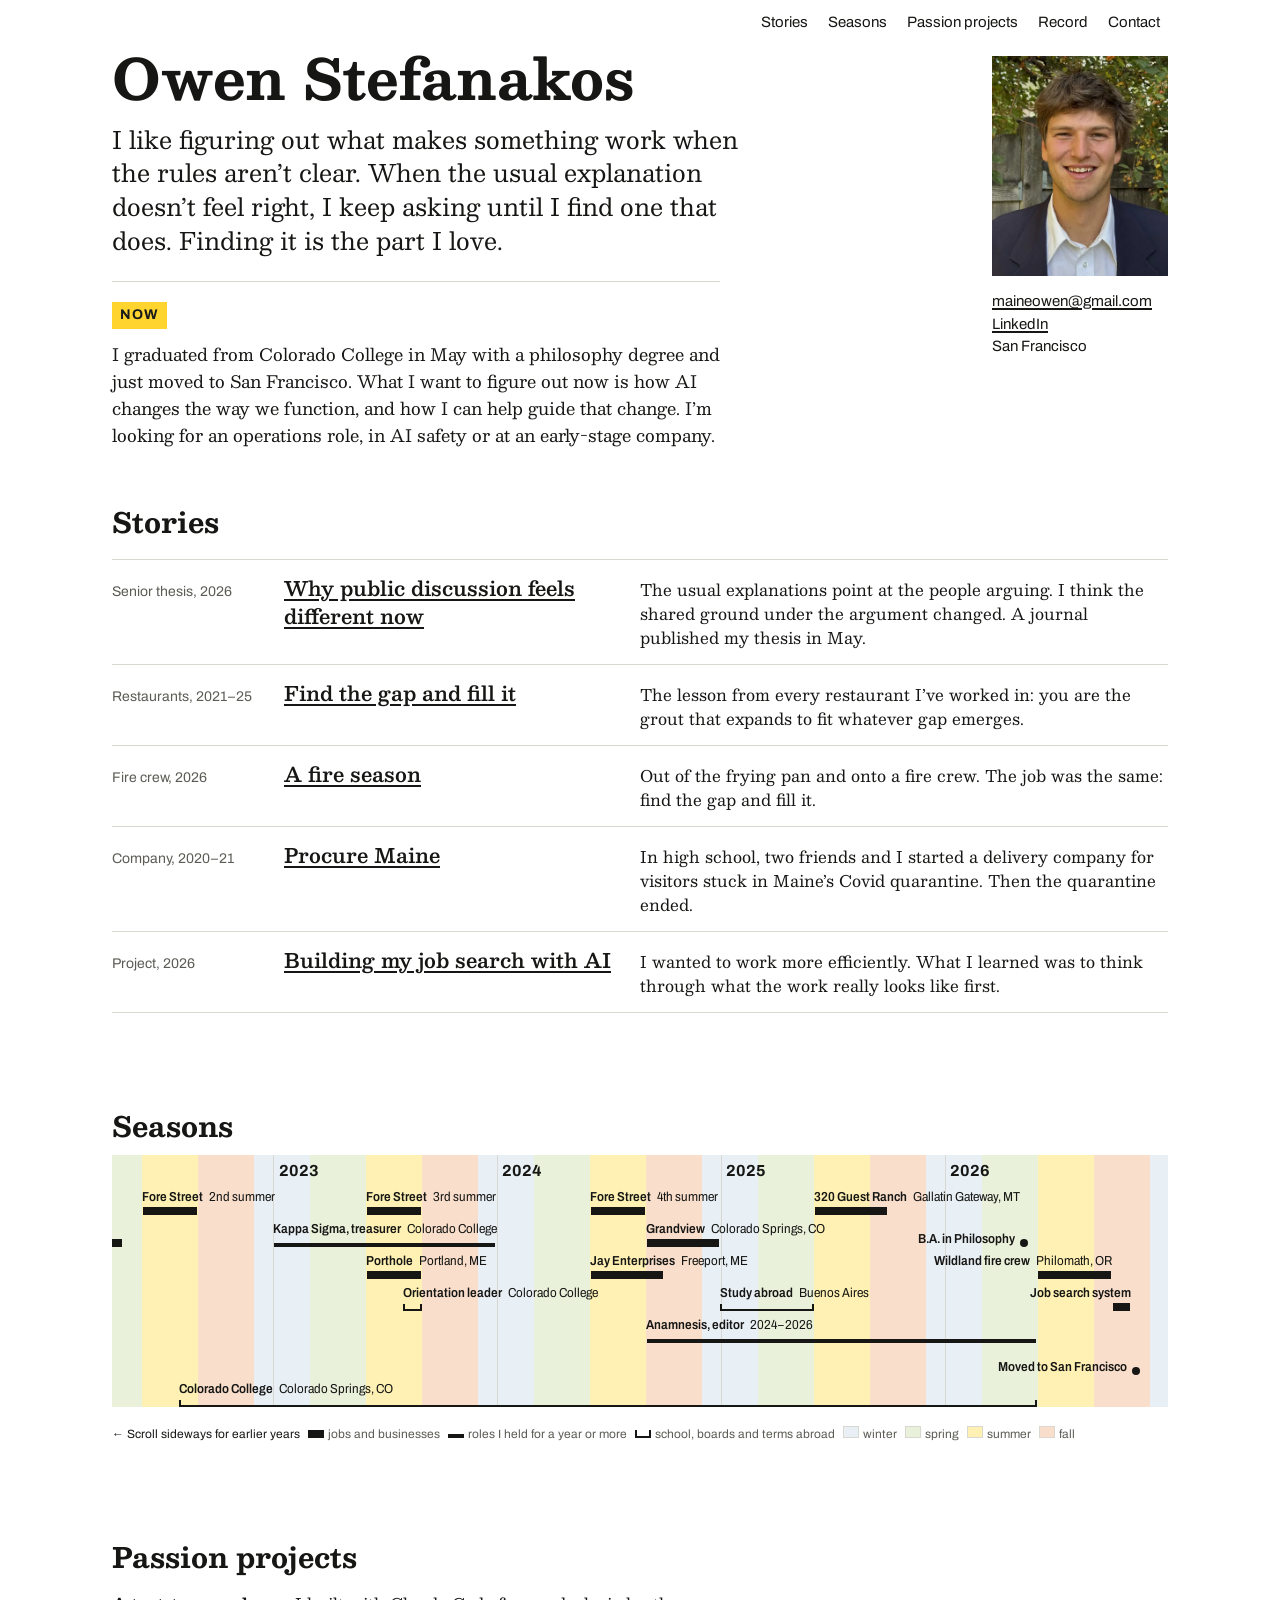
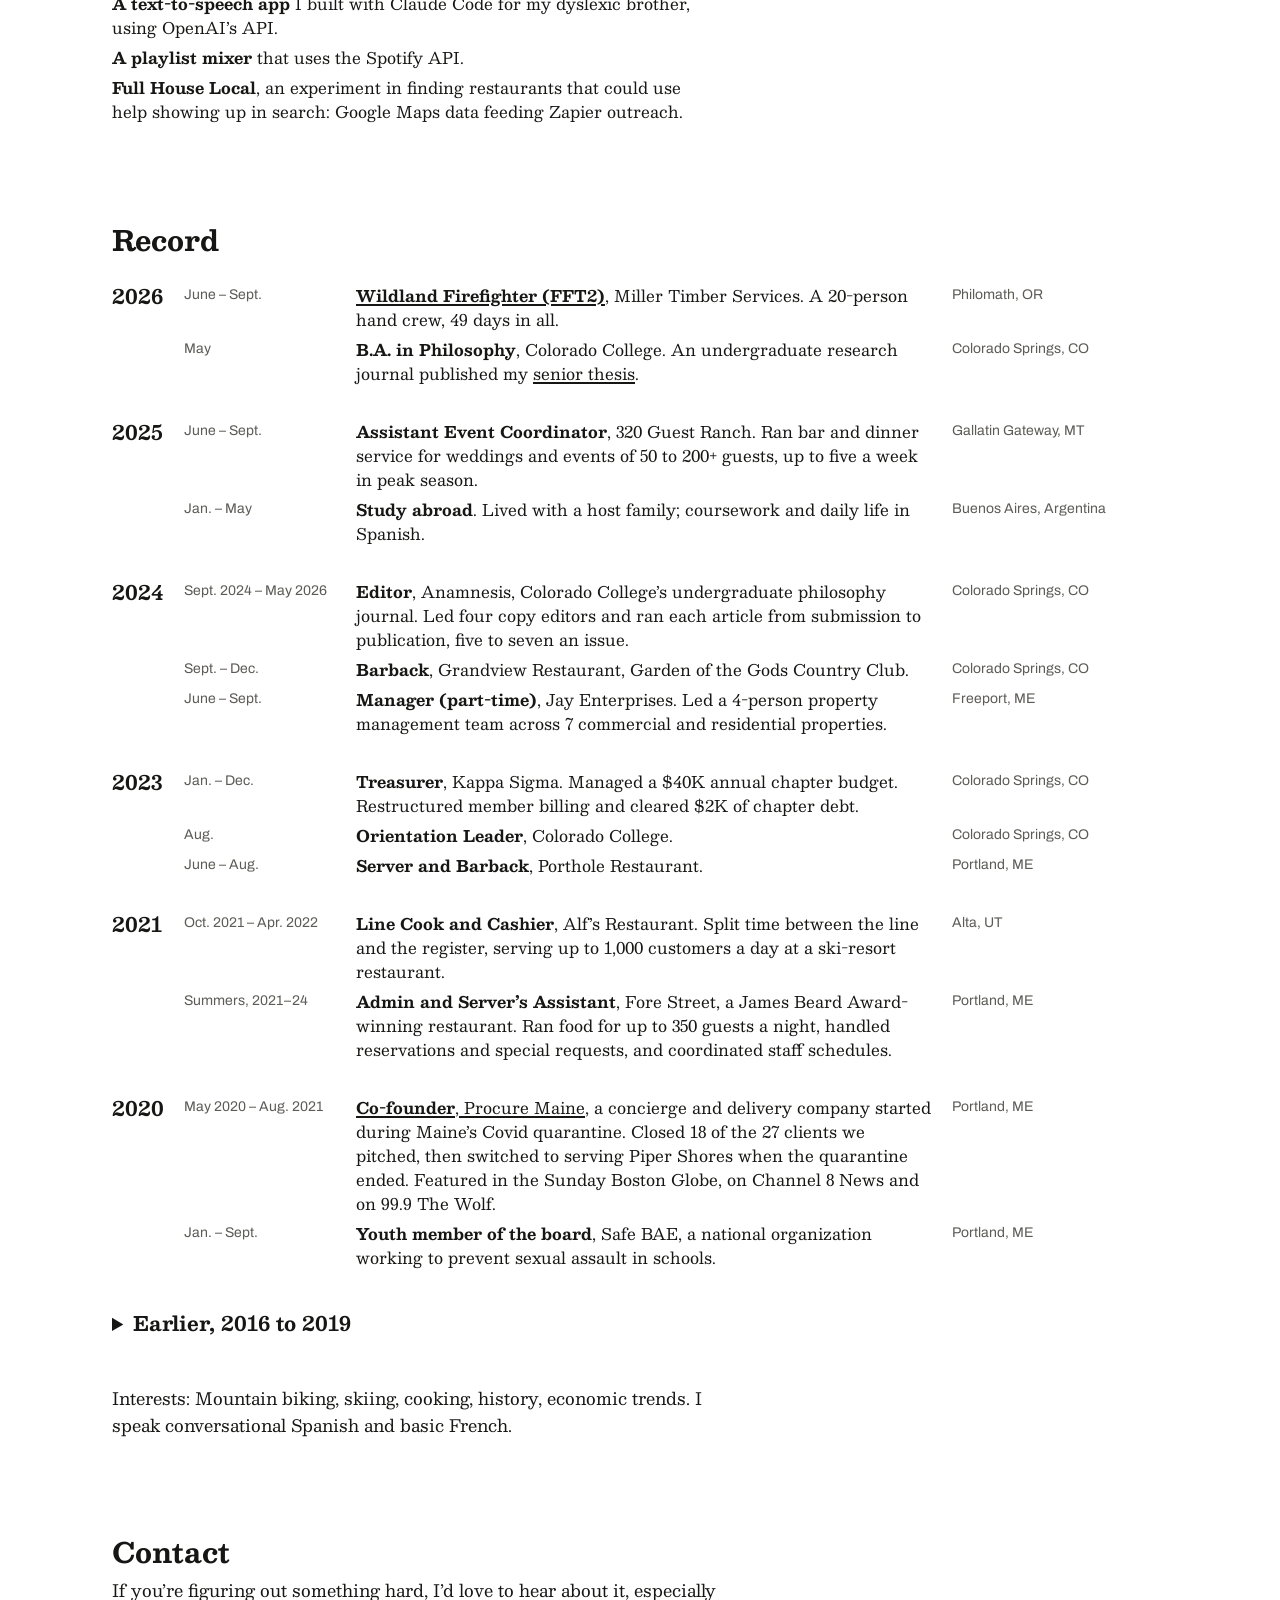
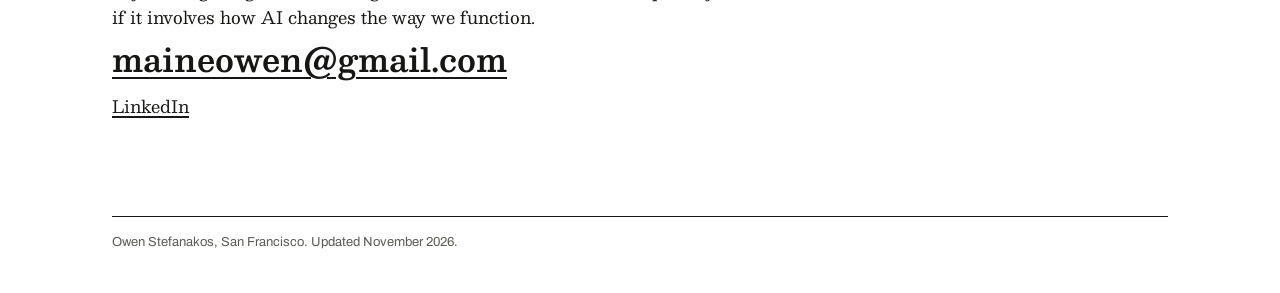
==== index.html @ fa7723ef "Now line: an operations role, in AI safety or at an early-stage company (from job-search-agent da645" ====
<!DOCTYPE html>
<html lang="en">
<head>
<meta charset="utf-8">
<meta name="viewport" content="width=device-width,initial-scale=1">
<title>Owen Stefanakos</title>
<meta name="description" content="Philosophy graduate and 2026 wildland firefighter, now in San Francisco.">
<meta name="color-scheme" content="light dark">
<meta name="theme-color" content="#ffffff" media="(prefers-color-scheme: light)">
<meta name="theme-color" content="#131312" media="(prefers-color-scheme: dark)">
<!-- The social card needs full addresses; nothing on the page itself loads from them. -->
<link rel="canonical" href="https://owenstef.github.io/">
<meta property="og:type" content="website">
<meta property="og:title" content="Owen Stefanakos">
<meta property="og:description" content="Philosophy graduate and 2026 wildland firefighter, now in San Francisco.">
<meta property="og:url" content="https://owenstef.github.io/">
<meta property="og:image" content="https://owenstef.github.io/img/preview.png">
<meta property="og:image:width" content="1200">
<meta property="og:image:height" content="630">
<meta property="og:image:alt" content="Owen Stefanakos written in large type on a white card, with one line about him beneath and his portrait photograph on the right.">
<meta name="twitter:card" content="summary_large_image">
<link rel="icon" href="img/favicon.png" type="image/png" sizes="32x32">
<link rel="apple-touch-icon" href="img/apple-touch-icon.png">
<link rel="preload" href="fonts/besley-latin-wght-normal.woff2" as="font" type="font/woff2" crossorigin>
<link rel="preload" href="fonts/archivo-latin-wdth-normal.woff2" as="font" type="font/woff2" crossorigin>
<link rel="stylesheet" href="style.css">
</head>
<body>
<!--
HOW THIS PAGE IS PUT TOGETHER (the full guide is README.md)
- Top to bottom: top line, opening, Stories, Seasons (the timeline), Passion projects, Record, Contact.
- The timeline shows every job and role. The Record lists only the ones with a result to give.
  A new job goes in the timeline; add a record line when there is a number or an outcome to say.
- Anything marked class="fill" is filler to replace with your own words.
- A photo slot is a <figure class="ph">. To put a picture in, see README.md "Add a photo".
- Colours, fonts and widths are the tokens at the top of style.css.
-->
<a class="skip" href="#main">Skip to the page</a>

<header class="wrap top">
<nav aria-label="Sections">
<ul>
<li><a href="#stories">Stories</a></li>
<li class="nav-seasons"><a href="#seasons">Seasons</a></li>
<li><a href="#passion">Passion projects</a></li>
<li><a href="#record">Record</a></li>
<li><a href="#contact">Contact</a></li>
</ul>
</nav>
</header>

<main id="main" class="wrap">

<div class="mast">
<h1>Owen Stefanakos</h1>
<!-- OWEN: the opener you chose on 2026-11-17 ("lets go with 1 for right now"). The first sentence is yours from the call with your editor ("figure out what makes things work", "when the rules by which something functions aren't clear"); "doesn't feel right", "asking" and "finding it" are your phrases, the sentences around them are drafted for you. Edit freely. -->
<p class="intro">I like figuring out what makes something work when the rules aren’t clear. When the usual explanation doesn’t feel right, I keep asking until I find one that does. Finding it is the part I love.</p>
<!-- OWEN: the Now line you approved on 2026-11-17 ("A, put it in"). "how AI changes the way we function" and "help guide" are your words; no "Now" label and no mention of a first job, at your call. Edit freely. -->
<!-- OWEN (2026-11-19): last sentence approved in chat, added after 12 blind readers said the site never names a role. Operations is the job; AI safety or an early-stage company is the setting (your call). -->
<p class="now"><b>Now</b> I graduated from Colorado College in May with a philosophy degree and just moved to San Francisco. What I want to figure out now is how AI changes the way we function, and how I can help guide that change. I’m looking for an operations role, in AI safety or at an early-stage company.</p>
<div class="mast-side">
<figure class="photo portrait"><img src="img/portrait.webp" alt="Owen Stefanakos, smiling, in a navy blazer and white shirt, outdoors in front of a wooden fence." width="400" height="500"></figure>
<div class="lines">
<p><a href="mailto:maineowen@gmail.com">maineowen@gmail.com</a></p>
<p><a href="https://www.linkedin.com/in/owenstefanakos/">LinkedIn</a></p>
<p>San Francisco</p>
</div>
</div>
</div>

<section id="stories" aria-labelledby="stories-h">
<h2 id="stories-h">Stories</h2>
<!-- DRAFT, OWEN: each line is the question its page opens on. TO ADD ONE: copy a whole <li>, change the kind and year, the link, the title and the line. -->
<ol class="stories">
<li>
<span class="kind">Senior thesis, 2026</span>
<!-- OWEN: title and line you approved on 2026-11-17. The title is your sentence from the call; "the usual explanations", "the people arguing" and "shared ground" are from your thesis page. The real title stays on the thesis page. -->
<h3><a href="thesis/">Why public discussion feels different now</a></h3>
<p>The usual explanations point at the people arguing. I think the shared ground under the argument changed. A journal published my thesis in May.</p>
</li>
<li>
<span class="kind">Restaurants, 2021–25</span>
<!-- OWEN: your words, 2026-11-17: the title (your pick), "The lesson from every restaurant I've worked in" and the grout sentence from the kitchens page, joined with a colon. -->
<h3><a href="kitchens/">Find the gap and fill it</a></h3>
<p>The lesson from every restaurant I’ve worked in: you are the grout that expands to fit whatever gap emerges.</p>
</li>
<li>
<span class="kind">Fire crew, 2026</span>
<!-- OWEN: line you approved on 2026-11-17. The frying pan was your idea; "the job" and "find the gap and fill it" are from your fire page. It needs this story to sit right under the restaurants. -->
<h3><a href="fire-season/">A fire season</a></h3>
<p>Out of the frying pan and onto a fire crew. The job was the same: find the gap and fill it.</p>
</li>
<li>
<span class="kind">Company, 2020–21</span>
<h3><a href="procure-maine/">Procure Maine</a></h3>
<!-- OWEN: "In high school" added at your OK, 2026-11-17; the rest was already there. -->
<p>In high school, two friends and I started a delivery company for visitors stuck in Maine’s Covid quarantine. Then the quarantine ended.</p>
</li>
<li>
<span class="kind">Project, 2026</span>
<!-- OWEN: your line, 2026-11-17, with "first" added at your OK; the title is drafted and you approved it. -->
<h3><a href="job-search-system/">Building my job search with AI</a></h3>
<p>I wanted to work more efficiently. What I learned was to think through what the work really looks like first.</p>
</li>
</ol>
</section>

<section id="seasons" aria-labelledby="seasons-h">
<h2 id="seasons-h">Seasons</h2>
<!--
TO ADD A BAR: copy one <li> line in the list below, then change
  - the kind: "job" (solid line: paid work or a business), "led" (thin band: a role you held for a year or more, as co-founder, editor or treasurer), "role" (bracket: school role, board, study abroad), "mark" (a dot: a single month);
  - y and f: the year and first month (y26 f6 = June 2026);
  - t, and e if it ends in a later year: the last month, and its year (y24 f9 e26 t5 = September 2024 to May 2026). A "mark" has f only;
  - back: add to a bar near the end of 2026 so its label reads leftward instead of running past the edge;
  - l1 to l6: the lane (row). Pick one where the words have room: a label runs right from the start of its bar, past the bar if it is longer;
  - the words inside it: what, then where.
A thing that runs over several years is one bar. A thing that is separate each year (Fore Street's summers) is one bar a year.
To add a year, add a y-numeral in the first list, and a column in the CSS (.tl-in grid-template-columns, and the y and e classes).
-->
<div class="tl" tabindex="0" role="region" aria-label="Timeline of Owen’s jobs, businesses, longer roles and terms abroad, by month, 2016 to 2026. It scrolls sideways and opens at 2026. The ones with results are listed under Record.">
<div class="tl-in">
<ol><li class="yl y16">2016</li><li class="yl y17">2017</li><li class="yl y18">2018</li><li class="yl y19">2019</li><li class="yl y20">2020</li><li class="yl y21">2021</li><li class="yl y22">2022</li><li class="yl y23">2023</li><li class="yl y24">2024</li><li class="yl y25">2025</li><li class="yl y26">2026</li></ol>
<ol>
<li class="b led l1 y16 f8 e21 t11"><span class="lb"><b>Southern Maine MTB Syndicate, co-founder</b> <span>2016–2021</span></span></li>
<li class="b job l2 y17 f6 t9"><span class="lb"><b>The Walking Company</b> <span>Freeport, ME</span></span></li>
<li class="b role l7 y17 f9 e21 t5"><span class="lb"><b>Maine Coast Waldorf High School</b> <span>Freeport, ME</span></span></li>
<li class="b role l5 y18 f6 e20 t9"><span class="lb"><b>Boys to Men, youth council</b> <span>Southern Maine</span></span></li>
<li class="b role l2 y19 f1 t4"><span class="lb"><b>Exchange student</b> <span>Saint-Genis-Laval, France</span></span></li>
<li class="b job l3 y19 f8 e20 t2"><span class="lb"><b>Patagonia</b> <span>Freeport, ME</span></span></li>
<li class="b role l4 y20 f1 t9"><span class="lb"><b>Safe BAE, youth board member</b> <span>Portland, ME</span></span></li>
<li class="b job l2 y20 f5 e21 t8"><span class="lb"><b>Procure Maine</b> <span>Portland, ME</span></span></li>
<li class="b job l3 y21 f3 t8"><span class="lb"><b>Fore Street</b> <span>Portland, ME</span></span></li>
<li class="b job l2 y21 f10 e22 t4"><span class="lb"><b>Alf’s</b> <span>Alta, UT</span></span></li>
<li class="b job l1 y22 f6 t8"><span class="lb"><b>Fore Street</b> <span>2nd summer</span></span></li>
<li class="b role l7 y22 f8 e26 t5"><span class="lb"><b>Colorado College</b> <span>Colorado Springs, CO</span></span></li>
<li class="b led l2 y23 f1 t12"><span class="lb"><b>Kappa Sigma, treasurer</b> <span>Colorado College</span></span></li>
<li class="b job l1 y23 f6 t8"><span class="lb"><b>Fore Street</b> <span>3rd summer</span></span></li>
<li class="b job l3 y23 f6 t8"><span class="lb"><b>Porthole</b> <span>Portland, ME</span></span></li>
<li class="b role l4 y23 f8 t8"><span class="lb"><b>Orientation leader</b> <span>Colorado College</span></span></li>
<li class="b job l1 y24 f6 t8"><span class="lb"><b>Fore Street</b> <span>4th summer</span></span></li>
<li class="b job l3 y24 f6 t9"><span class="lb"><b>Jay Enterprises</b> <span>Freeport, ME</span></span></li>
<li class="b job l2 y24 f9 t12"><span class="lb"><b>Grandview</b> <span>Colorado Springs, CO</span></span></li>
<li class="b led l5 y24 f9 e26 t5"><span class="lb"><b>Anamnesis, editor</b> <span>2024–2026</span></span></li>
<li class="b role l4 y25 f1 t5"><span class="lb"><b>Study abroad</b> <span>Buenos Aires</span></span></li>
<li class="b job l1 y25 f6 t9"><span class="lb"><b>320 Guest Ranch</b> <span>Gallatin Gateway, MT</span></span></li>
<li class="b mark back l2 y26 f5"><span class="lb"><b>B.A. in Philosophy</b></span></li>
<li class="b job back l3 y26 f6 t9"><span class="lb"><b>Wildland fire crew</b> <span>Philomath, OR</span></span></li>
<li class="b job back l4 y26 f10 t10"><span class="lb"><b>Job search system</b></span></li>
<li class="b mark back l6 y26 f11"><span class="lb"><b>Moved to San Francisco</b></span></li>
</ol>
</div>
</div>
<p class="key"><span class="cue">← Scroll sideways for earlier years</span><span><i></i>jobs and businesses</span><span><i class="l"></i>roles I held for a year or more</span><span><i class="o"></i>school, boards and terms abroad</span><span><i class="s" style="--c:var(--winter)"></i>winter</span><span><i class="s" style="--c:var(--spring)"></i>spring</span><span><i class="s" style="--c:var(--summer)"></i>summer</span><span><i class="s" style="--c:var(--fall)"></i>fall</span></p>
</section>

<section id="passion" class="passion" aria-labelledby="passion-h">
<h2 id="passion-h">Passion projects</h2>
<ul>
<!-- OWEN: "for my dyslexic brother" is your editor's wording; you confirmed it is true and that he is fine with it, 2026-11-17. -->
<li><strong>A text-to-speech app</strong> I built with Claude Code for my dyslexic brother, using OpenAI’s API.</li>
<li><strong>A playlist mixer</strong> that uses the Spotify API.</li>
<li><strong>Full House Local</strong>, an experiment in finding restaurants that could use help showing up in search: Google Maps data feeding Zapier outreach.</li>
</ul>
</section>

<section id="record" aria-labelledby="record-h">
<h2 id="record-h">Record</h2>
<!-- YEAR: copy a whole <div class="yrow"> for a new year; copy one <li class="entry"> for a new line. -->
<div class="rec">
<!-- The newest years first, and the oldest (2016 to 2019) behind the Earlier fold. Not every line has a number: Buenos Aires, Grandview, Porthole, the orientation leader line and the France exchange are here because the timeline is hidden on a phone. DRAFT, OWEN: these lines are drafts from config/evidence.yml, except the Jay Enterprises and bike team lines, which are your own resume wording (owen: true). The Walking Company year still waits on walking-company-year. -->
<div class="yrow">
<h3>2026</h3>
<ol>
<li class="entry"><span class="when">June – Sept.</span><span class="what"><a href="fire-season/"><strong>Wildland Firefighter (FFT2)</strong></a>, Miller Timber Services. A 20-person hand crew, 49 days in all.</span><span class="where">Philomath, OR</span></li>
<li class="entry"><span class="when">May</span><span class="what"><strong>B.A. in Philosophy</strong>, Colorado College. An undergraduate research journal published my <a href="thesis/">senior thesis</a>.</span><span class="where">Colorado Springs, CO</span></li>
</ol>
</div>
<div class="yrow">
<h3>2025</h3>
<ol>
<li class="entry"><span class="when">June – Sept.</span><span class="what"><strong>Assistant Event Coordinator</strong>, 320 Guest Ranch. Ran bar and dinner service for weddings and events of 50 to 200+ guests, up to five a week in peak season.</span><span class="where">Gallatin Gateway, MT</span></li>
<li class="entry"><span class="when">Jan. – May</span><span class="what"><strong>Study abroad</strong>. Lived with a host family; coursework and daily life in Spanish.</span><span class="where">Buenos Aires, Argentina</span></li>
</ol>
</div>
<div class="yrow">
<h3>2024</h3>
<ol>
<li class="entry"><span class="when">Sept. 2024 – May 2026</span><span class="what"><strong>Editor</strong>, Anamnesis, Colorado College’s undergraduate philosophy journal. Led four copy editors and ran each article from submission to publication, five to seven an issue.</span><span class="where">Colorado Springs, CO</span></li>
<li class="entry"><span class="when">Sept. – Dec.</span><span class="what"><strong>Barback</strong>, Grandview Restaurant, Garden of the Gods Country Club.</span><span class="where">Colorado Springs, CO</span></li>
<li class="entry"><span class="when">June – Sept.</span><span class="what"><strong>Manager (part-time)</strong>, Jay Enterprises. Led a 4-person property management team across 7 commercial and residential properties.</span><span class="where">Freeport, ME</span></li>
</ol>
</div>
<div class="yrow">
<h3>2023</h3>
<ol>
<li class="entry"><span class="when">Jan. – Dec.</span><span class="what"><strong>Treasurer</strong>, Kappa Sigma. Managed a $40K annual chapter budget. Restructured member billing and cleared $2K of chapter debt.</span><span class="where">Colorado Springs, CO</span></li>
<li class="entry"><span class="when">Aug.</span><span class="what"><strong>Orientation Leader</strong>, Colorado College.</span><span class="where">Colorado Springs, CO</span></li>
<li class="entry"><span class="when">June – Aug.</span><span class="what"><strong>Server and Barback</strong>, Porthole Restaurant.</span><span class="where">Portland, ME</span></li>
</ol>
</div>
<div class="yrow">
<h3>2021</h3>
<ol>
<li class="entry"><span class="when">Oct. 2021 – Apr. 2022</span><span class="what"><strong>Line Cook and Cashier</strong>, Alf’s Restaurant. Split time between the line and the register, serving up to 1,000 customers a day at a ski-resort restaurant.</span><span class="where">Alta, UT</span></li>
<li class="entry"><span class="when">Summers, 2021–24</span><span class="what"><strong>Admin and Server’s Assistant</strong>, Fore Street, a James Beard Award-winning restaurant. Ran food for up to 350 guests a night, handled reservations and special requests, and coordinated staff schedules.</span><span class="where">Portland, ME</span></li>
</ol>
</div>
<div class="yrow">
<h3>2020</h3>
<ol>
<li class="entry"><span class="when">May 2020 – Aug. 2021</span><span class="what"><a href="procure-maine/"><strong>Co-founder</strong>, Procure Maine</a>, a concierge and delivery company started during Maine’s Covid quarantine. Closed 18 of the 27 clients we pitched, then switched to serving Piper Shores when the quarantine ended. Featured in the Sunday Boston Globe, on Channel 8 News and on 99.9 The Wolf.</span><span class="where">Portland, ME</span></li>
<li class="entry"><span class="when">Jan. – Sept.</span><span class="what"><strong>Youth member of the board</strong>, Safe BAE, a national organization working to prevent sexual assault in schools.</span><span class="where">Portland, ME</span></li>
</ol>
</div>
<details class="earlier">
<summary>Earlier, 2016 to 2019</summary>
<div class="yrow">
<h3>2019</h3>
<ol>
<li class="entry"><span class="when">Aug. 2019 – Feb. 2020</span><span class="what"><strong>Sales Associate</strong>, Patagonia. Sold technical outdoor clothing at the busiest Patagonia store outside Ventura, working with 50+ customers a shift.</span><span class="where">Freeport, ME</span></li>
<li class="entry"><span class="when">Jan. – Apr.</span><span class="what"><strong>Foreign exchange</strong>. Lived with a French family and attended local school.</span><span class="where">Saint-Genis-Laval, France</span></li>
</ol>
</div>
<div class="yrow">
<h3>2017</h3>
<ol>
<li class="entry"><span class="when">June – Sept.</span><span class="what"><strong>Sales Associate</strong>, The Walking Company. Named top salesperson of the month three months in a row.</span><span class="where">Freeport, ME</span></li>
</ol>
</div>
<div class="yrow">
<h3>2016</h3>
<ol>
<li class="entry"><span class="when">Aug. 2016 – Nov. 2021</span><span class="what"><strong>Co-founder and racer</strong>, Southern Maine MTB Syndicate. Helped found a high school mountain bike team that grew to 40+ racers within two years.</span><span class="where">Portland, ME</span></li>
</ol>
</div>
</details>
</div>

<div class="small">
<!-- The interests line is your own resume wording (skills-interests, owen: true), without "AI safety and policy": the Now line says that. -->
<p>Interests: Mountain biking, skiing, cooking, history, economic trends. I speak conversational Spanish and basic French.</p>
</div>
</section>

<section id="contact" aria-labelledby="contact-h">
<h2 id="contact-h">Contact</h2>
<!-- DRAFT, OWEN: this line is the brief's draft of your ask. -->
<!-- OWEN: contact line you approved on 2026-11-17. AI is the first lane, not the only one (your call). -->
<p>If you’re figuring out something hard, I’d love to hear about it, especially if it involves how AI changes the way we function.</p>
<a class="email" href="mailto:maineowen@gmail.com">maineowen@gmail.com</a>
<p class="contact-more"><a href="https://www.linkedin.com/in/owenstefanakos/">LinkedIn</a></p>
</section>

</main>

<footer class="wrap">
<div class="foot">
<p>Owen Stefanakos, San Francisco. Updated November 2026.</p>
</div>
</footer>
</body>
</html>
---- style.css ----
/* Owen Stefanakos: one stylesheet for the whole site.
   To change the look, edit the list of tokens just below: colours, typefaces, widths.
   Everything else follows from it. */

/* ---------- tokens ---------- */

:root {
  --paper: #ffffff;     /* page background */
  --ink: #161614;       /* text, bars, lines */
  --muted: #5c5b55;     /* small print: dates, places, captions */
  --winter: #e8eff5;    /* the four season tints behind the timeline: pale, so the bars are what you see */
  --spring: #e9f1da;
  --summer: #fff1b3;
  --fall: #f9decb;
  --winter-b: #9dbdd3;  /* the same four at full strength: only the thin band along the top of the timeline */
  --spring-b: #a5c77a;
  --summer-b: #ffd42e;
  --fall-b: #ed9c68;
  --hl: #ffd42e;        /* link highlighter: stays bright in the dark scheme too */
  --rule: #d8d7d0;      /* hairlines between rows in a list */
  --line: #161614;      /* the one line over the footer */
  --serif: "Besley", "Besley Fallback", Georgia, serif;
  --sans: "Archivo", "Archivo Fallback", Arial, sans-serif;
  --measure: 72rem;     /* widest the page gets */
  --prose: 38rem;       /* longest a line of reading text gets */
  --gap: clamp(3.5rem, 8vw, 6rem);   /* space between sections */
  --side: clamp(1.125rem, 4vw, 3rem);
  color-scheme: light dark;
}

@media (prefers-color-scheme: dark) {
  :root {
    --paper: #131312;
    --ink: #edece7;
    --muted: #a3a29b;
    --winter: #1a2630;
    --spring: #1e2a19;
    --summer: #2e290b;
    --fall: #33211a;
    --winter-b: #3f7096;
    --spring-b: #5c8c49;
    --summer-b: #c9a400;
    --fall-b: #b96233;
    --rule: #35352f;
  }
}

/* ---------- fonts ----------
   Besley (a Clarendon) for the name, headings and reading; Archivo (a gothic,
   with a width axis) for small print and the chart. Both SIL Open Font
   License, files and licences in fonts/. The two "Fallback" faces are the
   system font stretched to the same size, so the page does not jump when the
   real font arrives. */
@font-face {
  font-family: "Besley";
  src: url("fonts/besley-latin-wght-normal.woff2") format("woff2");
  font-weight: 400 900;
  font-style: normal;
  font-display: swap;
}
@font-face {
  font-family: "Besley";
  src: url("fonts/besley-latin-wght-italic.woff2") format("woff2");
  font-weight: 400 900;
  font-style: italic;
  font-display: swap;
}
@font-face {
  font-family: "Archivo";
  src: url("fonts/archivo-latin-wdth-normal.woff2") format("woff2");
  font-weight: 100 900;
  font-stretch: 62% 125%;
  font-style: normal;
  font-display: swap;
}
@font-face {
  font-family: "Besley Fallback";
  src: local("Georgia");
  size-adjust: 107%;
}
@font-face {
  font-family: "Archivo Fallback";
  src: local("Arial");
  size-adjust: 97.4%;
}

/* To see every placeholder on the page, uncomment this rule.
.fill { outline: 2px dashed #d33; outline-offset: 2px; } */

/* ---------- base ---------- */

*, *::before, *::after { box-sizing: border-box; }
html {
  -webkit-text-size-adjust: 100%;
  text-size-adjust: 100%;
  scroll-behavior: smooth;
  scroll-padding-top: 1rem;
}
body {
  margin: 0;
  background: var(--paper);
  color: var(--ink);
  font-family: var(--serif);
  font-size: 1.0625rem;
  line-height: 1.6;
  font-kerning: normal;
  overflow-wrap: break-word;
  -webkit-font-smoothing: antialiased;
}
h1, h2, h3, p, ul, ol, figure { margin: 0; }
ul, ol { padding: 0; list-style: none; }
img { max-width: 100%; }

@view-transition { navigation: auto; }
@media (prefers-reduced-motion: reduce) {
  html { scroll-behavior: auto; }
  @view-transition { navigation: none; }
}

.wrap {
  max-width: var(--measure);
  margin-inline: auto;
  padding-inline: var(--side);
}

/* Links: ink and underlined; highlighter yellow when pointed at or focused. */
a {
  color: var(--ink);
  text-decoration: underline;
  text-decoration-thickness: 1.5px;
  text-underline-offset: .15em;
}
a:hover, a:focus-visible {
  background: var(--hl);
  color: #161614;
}
:focus-visible {
  outline: 3px solid var(--ink);
  outline-offset: 3px;
}

.skip {
  position: absolute;
  left: -999rem;
  top: 0;
  padding: .75rem 1rem;
  background: var(--paper);
  font-family: var(--sans);
}
.skip:focus { left: 0; z-index: 10; }

/* Every heading: Besley bold. */
h2 {
  font-weight: 700;
  font-size: 1.75rem;
  line-height: 1.2;
  margin-bottom: .5rem;
}
h3 { font-weight: 600; font-size: 1.25rem; line-height: 1.25; }
section { margin-top: var(--gap); }
section > p { max-width: var(--prose); }
#stories { margin-top: 3.5rem; }

/* ---------- top line ---------- */
/* The home page has only the nav; the other pages put the name before it. */

.top {
  display: flex;
  flex-wrap: wrap;
  align-items: center;
  column-gap: 1rem;
}
.top nav { flex: 1 1 auto; }
.top .name {
  font-family: var(--serif);
  font-weight: 700;
  font-size: 1.0625rem;
  text-decoration: none;
}
.top .name:hover, .top .name:focus-visible { text-decoration: underline; }
.top ul {
  display: flex;
  flex-wrap: wrap;
  justify-content: flex-end;
  column-gap: .25rem;
  font-family: var(--sans);
  font-size: .9375rem;
}
.top ul a { text-decoration: none; }
.top ul a:hover, .top ul a:focus-visible { text-decoration: underline; }
.top ul a {
  display: inline-flex;
  align-items: center;
  min-height: 2.75rem;
  padding-inline: .5rem;
}
.top .name { display: inline-flex; align-items: center; min-height: 2.75rem; }
@media (max-width: 30rem) {
  .top nav { flex-basis: 100%; }
  .top ul { justify-content: flex-start; column-gap: 0; margin-inline: -.5rem; }
  .top ul { font-size: .875rem; }
  .top ul a { padding-inline: .3rem; }
}

/* ---------- masthead ---------- */

.mast {
  display: grid;
  grid-template-columns: repeat(12, minmax(0, 1fr));
  column-gap: 1.5rem;
  margin-top: .25rem;
}
.mast h1 {
  grid-column: 1 / 9;
  font-weight: 700;
  font-size: clamp(2.25rem, 1.4rem + 3.2vw, 3.5rem);
  line-height: 1.05;
  overflow-wrap: anywhere;   /* only matters at extreme zoom */
}
.intro {
  grid-column: 1 / 9;
  max-width: 40rem;
  margin-top: 1rem;
  font-size: clamp(1.1875rem, 1rem + .9vw, 1.5rem);
  line-height: 1.4;
}
.now { grid-column: 1 / 9; max-width: var(--prose); margin-top: 1.5rem; padding-top: 1.25rem; border-top: 1px solid var(--rule); }
.now b { display: table; margin-bottom: .75rem; padding: .125rem .5rem; background: var(--hl); color: #1a1a1a; font-family: var(--sans); font-size: .875rem; font-weight: 700; letter-spacing: .08em; text-transform: uppercase; }

/* Portrait slot and the three contact lines, bottom-aligned with the text. */
.mast-side {
  grid-column: 9 / 13;
  grid-row: 1 / 4;
  align-self: start;
  justify-self: end;
  width: 11rem;
  margin: .5rem 0 -2rem;   /* lines the portrait up with the top of the name's letters; it may hang into the gap below, so it does not push the chart down */
  display: flex;
  flex-direction: column;
  gap: .875rem;
  font-family: var(--sans);
  font-size: .9375rem;
  line-height: 1.5;
}
.mast-side .portrait { width: 11rem; }
.mast-side p { display: block; }

@media (max-width: 47.99rem) {
  .mast { grid-template-columns: minmax(0, 1fr) 5.5rem; column-gap: 1rem; }
  .mast h1 { grid-column: 1; grid-row: 1; align-self: end; }
  .mast-side { display: contents; }
  .mast-side .portrait {
    grid-column: 2; grid-row: 1;
    width: 5.5rem;
    margin-top: 0;
  }
  .intro, .now { grid-column: 1 / -1; }
  .mast-side .lines {
    grid-column: 1 / -1;
    margin-top: 1rem;
    font-family: var(--sans);
    font-size: .9375rem;
    line-height: 1.5;
  }
}

/* ---------- photo slot ---------- */

.ph {
  display: flex;
  align-items: flex-end;
  padding: .5rem;
  background: var(--winter);
  font-family: var(--sans);
  font-size: .75rem;
  line-height: 1.3;
  color: var(--ink);
  overflow: hidden;
}
.portrait { aspect-ratio: 4 / 5; }
@media (max-width: 47.99rem) { .ph { padding: .375rem; } }
.photo img { width: 100%; height: auto; display: block; }

/* ---------- the timeline ----------
   One horizontal axis, January 2016 to December 2026, that scrolls sideways
   inside .tl. 132 month columns of --mw each. A bar's class says where it goes:
   y16..y26 + f1..f12 = the year and first month, e16..e26 + t1..t12 = the year
   (omit when the same) and last month, l1..l7 = the lane (row). */

.key {
  margin-top: .75rem;
  font-family: var(--sans);
  font-size: .75rem;
  color: var(--muted);
  max-width: none;
  display: flex;
  flex-wrap: wrap;
  gap: .25rem .5rem;
}
.key span { display: inline-flex; align-items: baseline; }
.key i {
  display: inline-block;
  width: 1rem;
  height: .5rem;
  margin-right: .25rem;
  flex: none;
  background: var(--ink);
}
/* the led swatch is a thin band, the role swatch a small bracket, like the bars */
.key i.l { height: .25rem; }
.key i.o { height: .5rem; background: none; border: 2px solid var(--ink); border-top: 0; }
.key i.s { height: .75rem; background: var(--c); border: 1px solid var(--rule); }
.key .cue { color: var(--ink); }

.tl {
  --yw: 14rem;                 /* one year */
  --mw: calc(var(--yw) / 12);  /* one month */
  --lane: 2rem;
  margin-top: .75rem;
  font-family: var(--sans);
  direction: rtl;              /* a scroller that opens at its right (recent) end with no script; the content below is ltr again */
  overflow-x: auto;
  overscroll-behavior-x: contain;
  scrollbar-width: thin;
  scrollbar-color: var(--muted) var(--rule);
}
.tl-in {
  direction: ltr;
  display: grid;
  grid-template-columns: repeat(132, var(--mw));
  grid-template-rows: 1.75rem repeat(7, var(--lane));
  width: max-content;
  padding: 0 0 .375rem 0;      /* the tints run to the end of December 2026; the last labels (.back) read leftward so none runs past it */
  background-clip: content-box;
  background-origin: content-box;
  background-repeat: repeat-x;
  background-size: var(--yw) 100%, var(--yw) 100%, var(--yw) .3125rem;
  background-image:
    linear-gradient(to right, var(--rule) 0 1px, transparent 1px),
    linear-gradient(to right,
      var(--winter) 0 16.667%,
      var(--spring) 16.667% 41.667%,
      var(--summer) 41.667% 66.667%,
      var(--fall) 66.667% 91.667%,
      var(--winter) 91.667% 100%),
    linear-gradient(to right,
      var(--winter-b) 0 16.667%,
      var(--spring-b) 16.667% 41.667%,
      var(--summer-b) 41.667% 66.667%,
      var(--fall-b) 66.667% 91.667%,
      var(--winter-b) 91.667% 100%);
}
.tl-in > ol { display: contents; }

/* Year numerals along the top, each at its January. */
.yl {
  grid-row: 1;
  grid-column: calc(var(--y) * 12 + 1) / span 12;
  padding: .5rem 0 0 .375rem;
  font-weight: 700;
  font-size: 1rem;
  line-height: 1;
}

/* A bar: the line sits at the foot of its lane, the label above it. */
.b {
  --e: var(--y);
  position: relative;
  grid-column: calc(var(--y) * 12 + var(--f)) / calc(var(--e) * 12 + var(--t) + 1);
  min-width: 0;
  color: var(--ink);
}
.b::after { content: ""; position: absolute; left: 1px; right: 1px; bottom: 0; }
.job::after { height: .5rem; background: var(--ink); }                 /* paid work or a business: solid */
.led::after { height: .25rem; background: var(--ink); }                /* a role held a year or more: thin band */
.role::after { left: 0; right: 0; height: .4rem; border: 2px solid var(--ink); border-top: 0; }   /* school, boards, terms abroad: bracket */
.mark { --t: var(--f); }
.mark::after { width: .5rem; height: .5rem; right: auto; border-radius: 50%; background: var(--ink); }   /* a single date: a dot */
.lb {
  position: absolute;
  left: 0;
  bottom: .675rem;
  font-size: .8125rem;
  font-stretch: 88%;
  line-height: 1;
  white-space: nowrap;
}
.mark .lb { left: .75rem; bottom: .0625rem; }
.back .lb { left: auto; right: 0; text-align: right; }                 /* a label that would run past the end of 2026 reads leftward from its bar */
.mark.back .lb { right: calc(100% + .25rem); }
.lb b { font-weight: 600; }
.lb span { font-weight: 400; margin-left: .25rem; }

.l1 { grid-row: 2; } .l2 { grid-row: 3; } .l3 { grid-row: 4; } .l4 { grid-row: 5; } .l5 { grid-row: 6; } .l6 { grid-row: 7; } .l7 { grid-row: 8; }
.y16{--y:0}.y17{--y:1}.y18{--y:2}.y19{--y:3}.y20{--y:4}.y21{--y:5}
.y22{--y:6}.y23{--y:7}.y24{--y:8}.y25{--y:9}.y26{--y:10}
.e16{--e:0}.e17{--e:1}.e18{--e:2}.e19{--e:3}.e20{--e:4}.e21{--e:5}
.e22{--e:6}.e23{--e:7}.e24{--e:8}.e25{--e:9}.e26{--e:10}
.f1{--f:1}.f2{--f:2}.f3{--f:3}.f4{--f:4}.f5{--f:5}.f6{--f:6}
.f7{--f:7}.f8{--f:8}.f9{--f:9}.f10{--f:10}.f11{--f:11}.f12{--f:12}
.t1{--t:1}.t2{--t:2}.t3{--t:3}.t4{--t:4}.t5{--t:5}.t6{--t:6}
.t7{--t:7}.t8{--t:8}.t9{--t:9}.t10{--t:10}.t11{--t:11}.t12{--t:12}

@media (max-width: 15rem) {   /* only at extreme zoom */
  .top ul { margin-inline: 0; }
  .top ul a { padding-inline: .1rem; }
  .mast { grid-template-columns: minmax(0, 1fr) 3rem; }
  .mast-side .portrait { width: 3rem; }
}

/* ---------- the stories: one row each, kind and year, title, the question it opens on ---------- */

.stories { margin-top: 1.25rem; border-bottom: 1px solid var(--rule); }
.stories li {
  display: grid;
  grid-template-columns: 9.5rem minmax(0, 21rem) minmax(0, 1fr);
  column-gap: 1.25rem;
  align-items: baseline;
  padding-block: .875rem;
  border-top: 1px solid var(--rule);
}
.stories .kind { font-family: var(--sans); font-size: .875rem; line-height: 1.5; color: var(--muted); }
.stories h3 { font-size: 1.25rem; font-weight: 600; line-height: 1.4; }
/* The yellow is painted on the link's whole content box, which is taller than the line (34px of yellow on a 28px line at 20px type), so on a two-line title line two's yellow covered the descenders of line one, and the .25rem of vertical padding made it worse. The highlight is now a band 76% of that box, which is shorter than the line. */
.stories h3 a { padding-block: 0; }
.stories h3 a:hover, .stories h3 a:focus-visible {
  background: linear-gradient(to bottom, transparent 12%, var(--hl) 12% 88%, transparent 88%);
}
.stories p { max-width: 34rem; font-size: 1rem; line-height: 1.5; }
@media (max-width: 59.99rem) {
  .stories li { grid-template-columns: 9.5rem minmax(0, 1fr); }
  .stories p { grid-column: 2; }
}
@media (max-width: 47.99rem) {
  .stories li { grid-template-columns: minmax(0, 1fr); row-gap: .125rem; }
  .stories p { grid-column: 1; }
}

/* ---------- the record ---------- */

.rec { margin-top: 1.5rem; display: grid; row-gap: 1.75rem; }
.rec .yrow { display: grid; grid-template-columns: 4.5rem minmax(0, 1fr); }
.rec h3 { font-weight: 700; font-size: 1.25rem; line-height: 1.5; }
.rec .entry {
  display: grid;
  grid-template-columns: 9.5rem minmax(0, 36rem) minmax(7.5rem, 1fr);
  column-gap: 1.25rem;
  padding-block: .1875rem;
  font-size: 1rem;
  line-height: 1.5;
}
.when, .where { font-family: var(--sans); font-size: .875rem; color: var(--muted); }
.what strong { font-weight: 700; }
.rec .entry > * { overflow-wrap: break-word; }   /* not "anywhere": that lets a column shrink to one letter */
.when { white-space: nowrap; }
/* the fold for the oldest years: its summary is set like a year heading */
.earlier summary { font-weight: 700; font-size: 1.25rem; line-height: 1.5; min-height: 2.75rem; padding-block: .4375rem; cursor: pointer; }
.earlier .yrow { margin-top: 1.75rem; }
@media (max-width: 47.99rem) {
  .rec .yrow { grid-template-columns: minmax(0, 1fr); }
  .rec .entry {
    grid-template-columns: auto minmax(0, 1fr);
    grid-template-areas: "what what" "when where";
    padding-block: .375rem;
    column-gap: .5rem;
  }
  .what { grid-area: what; }
  .when { grid-area: when; }
  .where { grid-area: where; }
  .where { margin-left: 1em; }
}

.passion ul { margin-top: 1rem; max-width: var(--prose); display: grid; gap: 0; }
.passion li { padding-block: .1875rem; font-size: 1rem; line-height: 1.5; }   /* the type, size and spacing of a Record entry's .what */
.small { margin-top: 2.5rem; }
.small p { max-width: var(--prose); }

/* ---------- contact and footer ---------- */

.email {
  display: inline-block;
  margin-top: .5rem;
  font-weight: 600;
  font-size: clamp(1.375rem, 1rem + 2vw, 2rem);
  line-height: 1.3;
  overflow-wrap: anywhere;
}
.contact-more { margin-top: .75rem; }

.foot {
  margin-top: var(--gap);
  padding-block: 1rem 2.5rem;
  border-top: 1.5px solid var(--line);
  font-family: var(--sans);
  font-size: .8125rem;
  line-height: 1.5;
  color: var(--muted);
}

/* ---------- pages of their own: header ---------- */

.pagehead { margin-top: clamp(1.5rem, 4vw, 3rem); }
.pagehead h1 {
  max-width: 20ch;
  font-weight: 700;
  font-size: clamp(2rem, 1.3rem + 3vw, 3.25rem);
  line-height: 1.08;
}
.pagehead .lede {
  max-width: 34rem;
  margin-top: 1.25rem;
  font-size: clamp(1.125rem, 1rem + .7vw, 1.375rem);
  line-height: 1.4;
}
.pagehead .meta {
  max-width: var(--prose);
  margin-top: 1rem;
  font-family: var(--sans);
  font-size: .9375rem;
  line-height: 1.5;
  color: var(--muted);
}

/* ---------- pages of their own: reading column and margin ----------
   --col is the width of the reading column. From 62rem up, margin items (.side)
   float right and fill the space from 3.5rem past the column to the right edge. */

.body { --col: min(var(--prose), 100%); display: flow-root; }
.pagehead + .body { margin-top: 2.5rem; }
@media (min-width: 62rem) { .body { --col: min(var(--prose), 58%); } }
.body > * { max-width: var(--col); }
.body h2 {
  margin-top: 2.5rem;
  margin-bottom: .5rem;
  font-size: 1.375rem;
  line-height: 1.25;
}
.body p, .body ul, .body ol { margin: 0 0 1rem; font-size: 1.0625rem; line-height: 1.6; }
.body ul { list-style: disc; padding-left: 1.25rem; }
.body ol { list-style: decimal; padding-left: 1.5rem; }
.body li { margin-bottom: .5rem; padding-left: .25rem; }
.body blockquote {
  margin: 1.5rem 0 1.5rem 1.5rem;
  font-style: italic;
  font-size: 1.25rem;
  line-height: 1.45;
}
.body blockquote p { margin: 0; font-size: inherit; line-height: inherit; }

.side { margin: 1.5rem 0; }
.facts:first-child { margin-top: 0; }
.facts dl { margin: 0; }
.facts div { margin-bottom: .75rem; }
.facts dt { font-family: var(--sans); font-size: .8125rem; line-height: 1.4; color: var(--muted); }
.facts dd { margin: 0; font-size: 1rem; line-height: 1.35; }
.facts + h2 { margin-top: 0; }
.ph.side { min-height: 6rem; }
.photo.logo img { max-width: 15rem; outline: 1px solid var(--rule); }
@media (min-width: 62rem) {
  .side {
    float: right;
    clear: right;
    width: calc(100% - var(--col) - 3.5rem);
    max-width: none;
    margin: .3rem 0 1rem;
  }
}

/* figures */
figcaption {
  max-width: var(--prose);
  margin-top: .5rem;
  font-family: var(--sans);
  font-size: .8125rem;
  line-height: 1.4;
  color: var(--muted);
}
.body > figure.wide { max-width: none; clear: both; margin: 2rem 0; }   /* the whole width: column and margin */

/* the diagram: boxes outlined in ink, the one highlighted box in the highlighter yellow */
.diagram { display: block; width: 100%; height: auto; }
.diagram text { fill: var(--ink); font-family: var(--sans); }
.diagram .lbl { font-weight: 700; }
.diagram .box { fill: none; stroke: var(--ink); stroke-width: 1.5; }
.diagram .key { fill: var(--hl); stroke: var(--ink); stroke-width: 1.5; }
.diagram .key + text, .diagram text.on-key { fill: #161614; }
.diagram .flow { fill: none; stroke: var(--ink); stroke-width: 1.5; }
.diagram .tip { fill: var(--ink); stroke: none; }
.diagram .rule { stroke: var(--muted); stroke-width: 2; }
.diagram-wide { max-width: 46rem; height: auto; margin-right: auto; }
.diagram-tall { display: none; max-width: 26rem; }
@media (max-width: 47.99rem) { .diagram-wide { display: none; } .diagram-tall { display: block; } }

/* ---------- pages of their own: end of page ---------- */

.next { clear: both; max-width: var(--prose); margin-top: 3rem; }
.next p { display: flex; align-items: center; gap: .3em; min-height: 2.75rem; }
.next a { display: inline-flex; align-items: center; min-height: 2.75rem; }

/* phones: the timeline needs sideways scrolling, so it and its nav link are left out; the Record carries the same lines */
@media (max-width: 47.99rem) { #seasons, .nav-seasons { display: none; } }
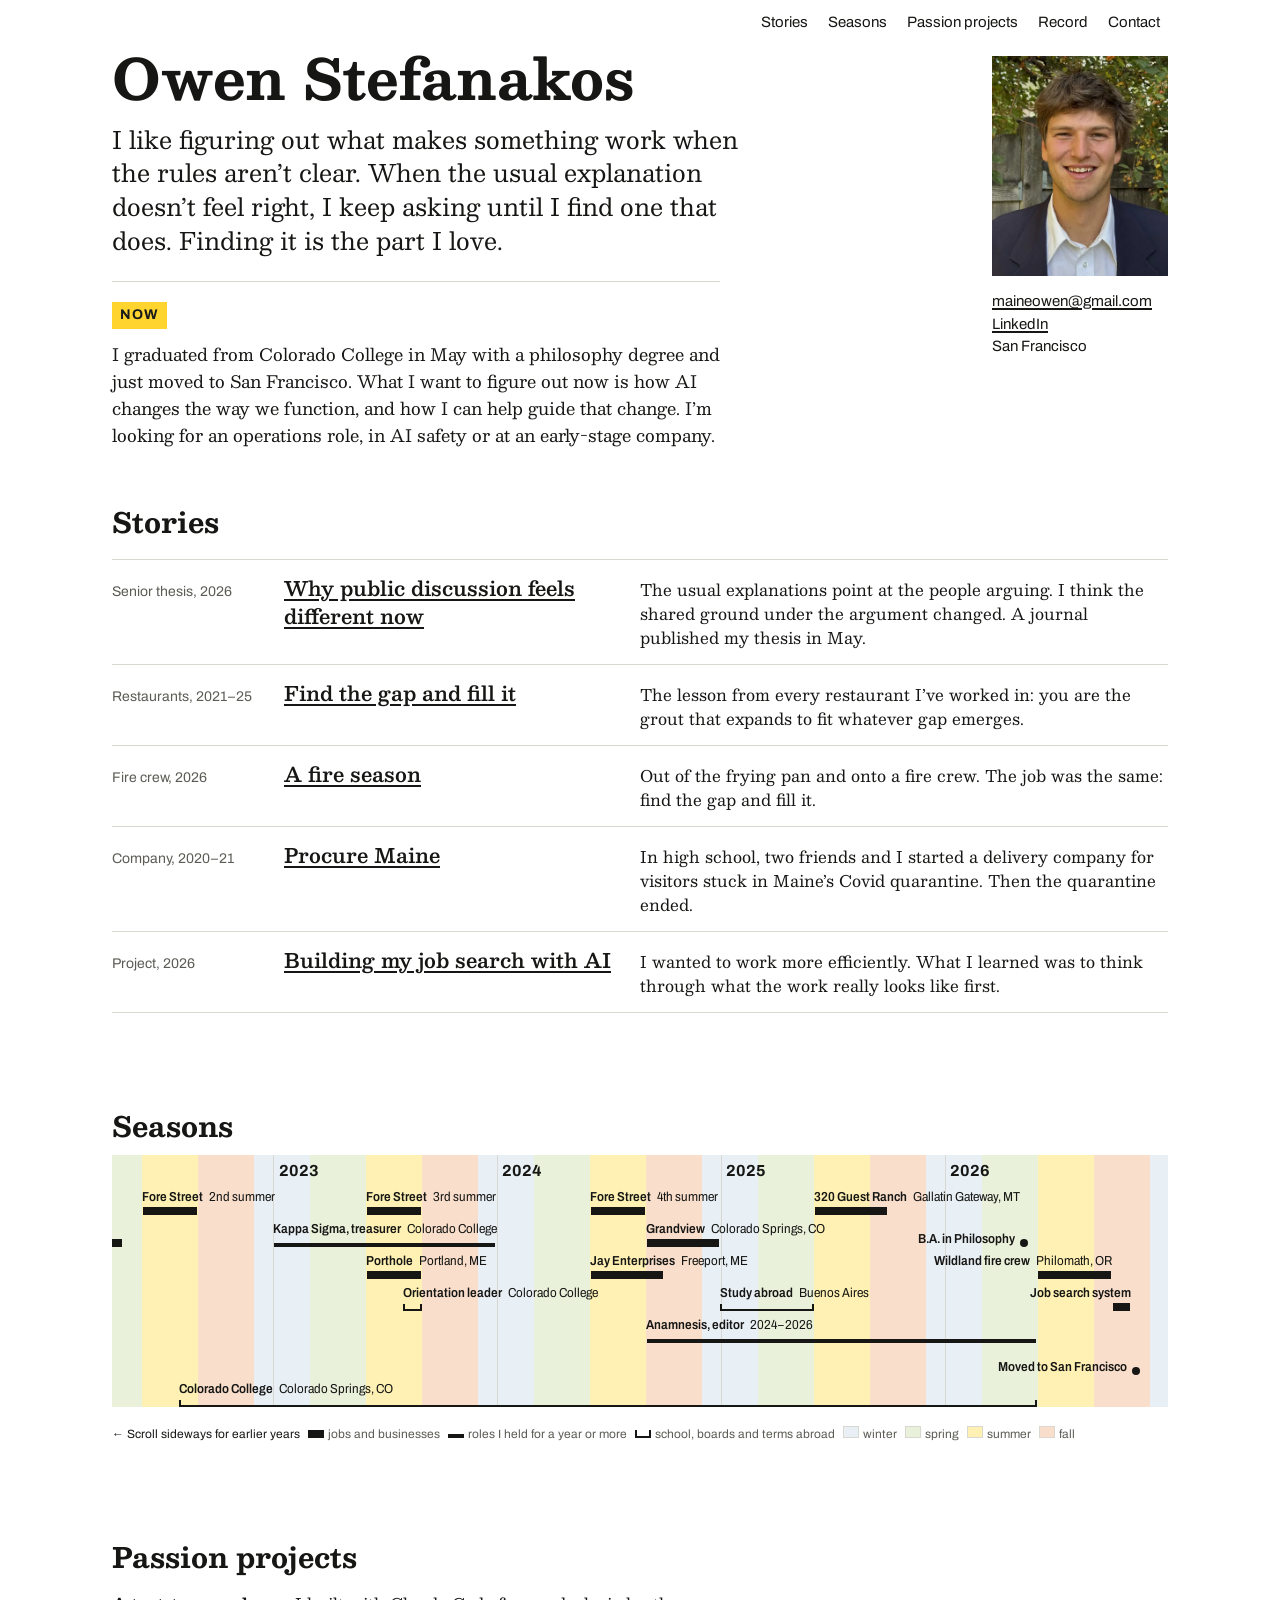
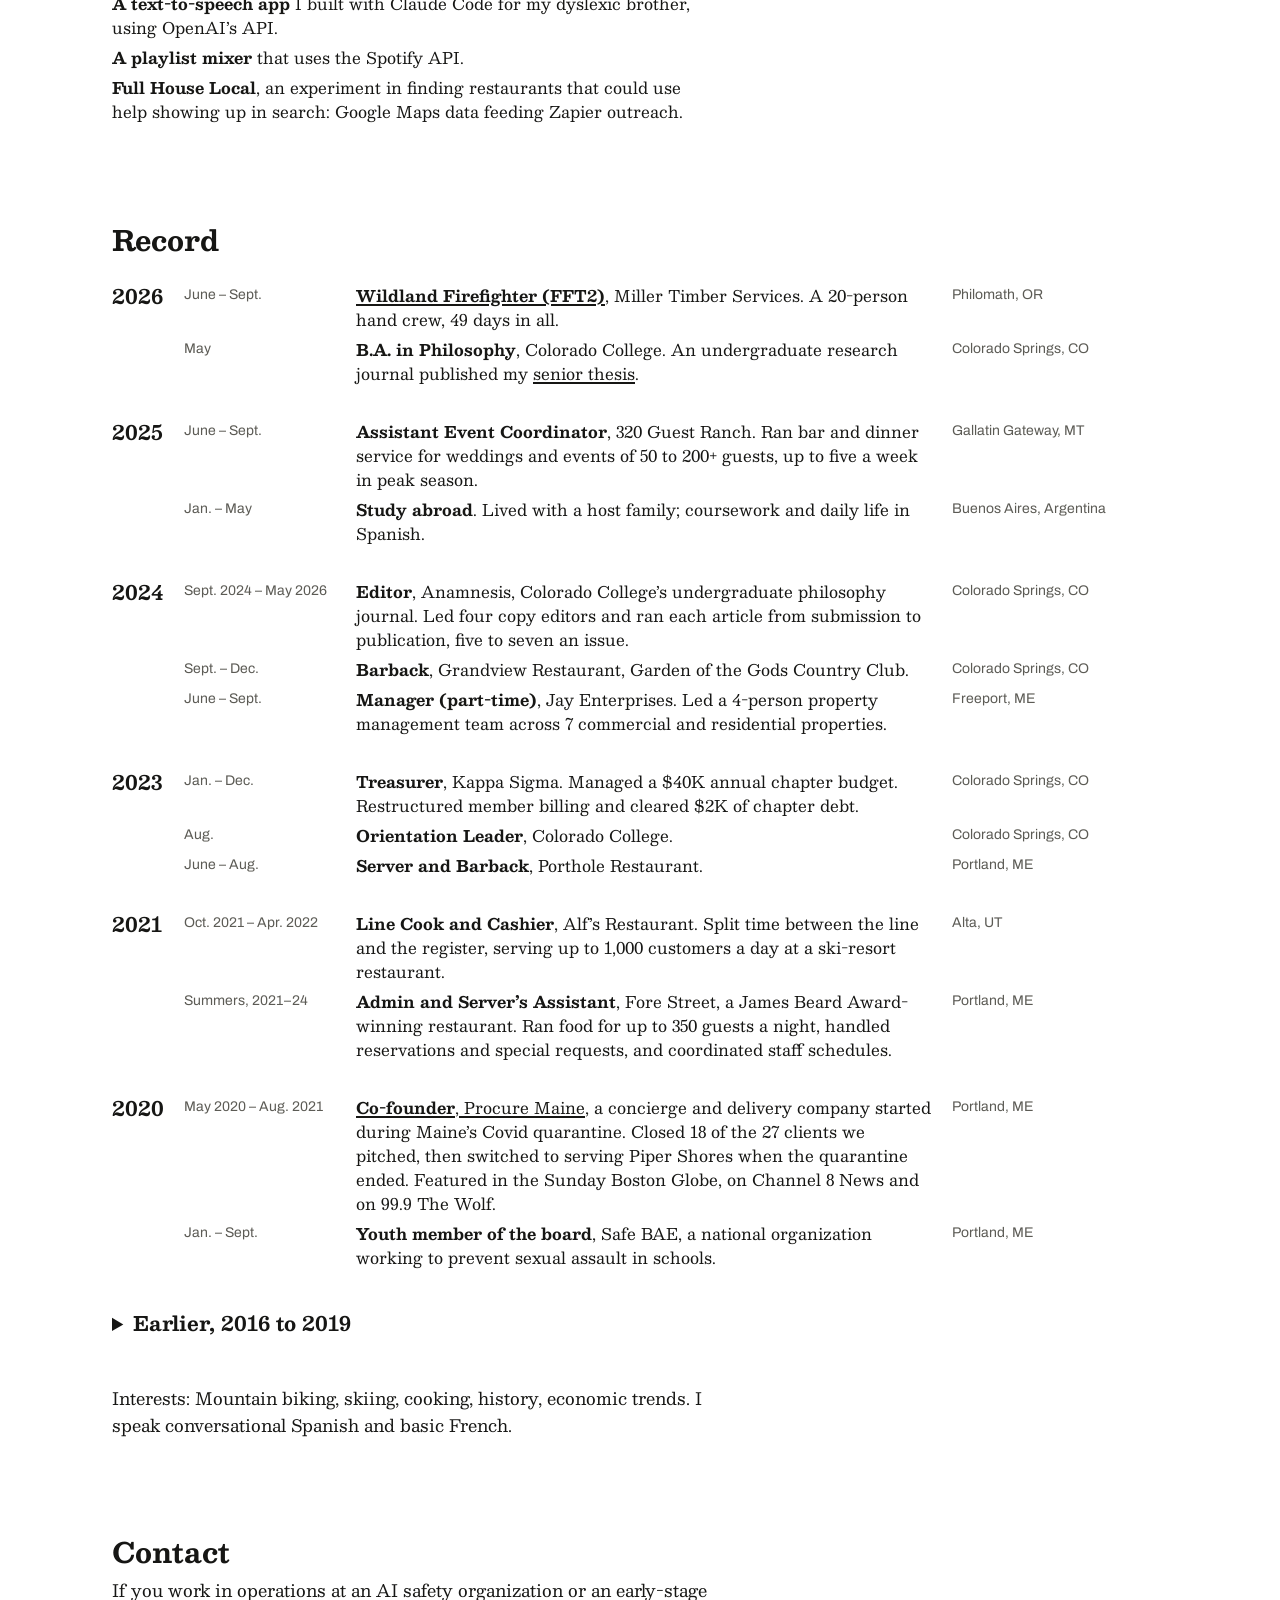
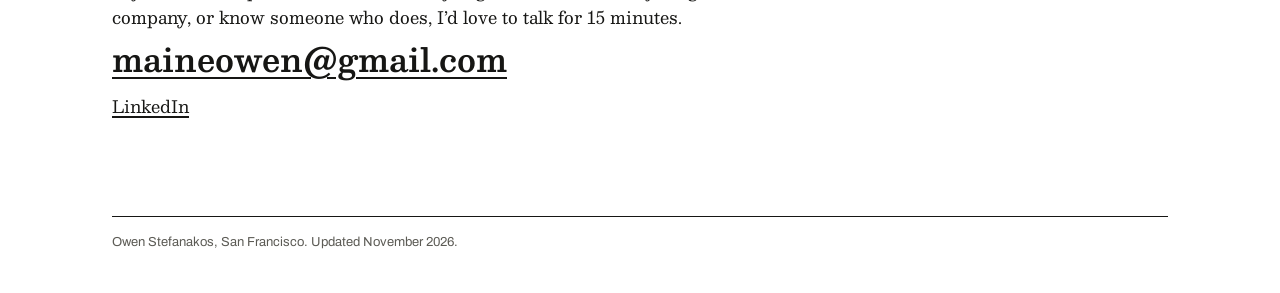
==== commit 4a5c8246: "Contact line: a 15-minute ask (from job-search-agent 9f87fc2)" ====
--- a/index.html
+++ b/index.html
@@ -245,9 +245,8 @@
 
 <section id="contact" aria-labelledby="contact-h">
 <h2 id="contact-h">Contact</h2>
-<!-- DRAFT, OWEN: this line is the brief's draft of your ask. -->
-<!-- OWEN: contact line you approved on 2026-11-17. AI is the first lane, not the only one (your call). -->
-<p>If you’re figuring out something hard, I’d love to hear about it, especially if it involves how AI changes the way we function.</p>
+<!-- OWEN: contact line you approved on 2026-11-19 ("go with 1"), replacing the 2026-11-17 line after the blind-reader review. Edit freely. -->
+<p>If you work in operations at an AI safety organization or an early-stage company, or know someone who does, I’d love to talk for 15 minutes.</p>
 <a class="email" href="mailto:maineowen@gmail.com">maineowen@gmail.com</a>
 <p class="contact-more"><a href="https://www.linkedin.com/in/owenstefanakos/">LinkedIn</a></p>
 </section>
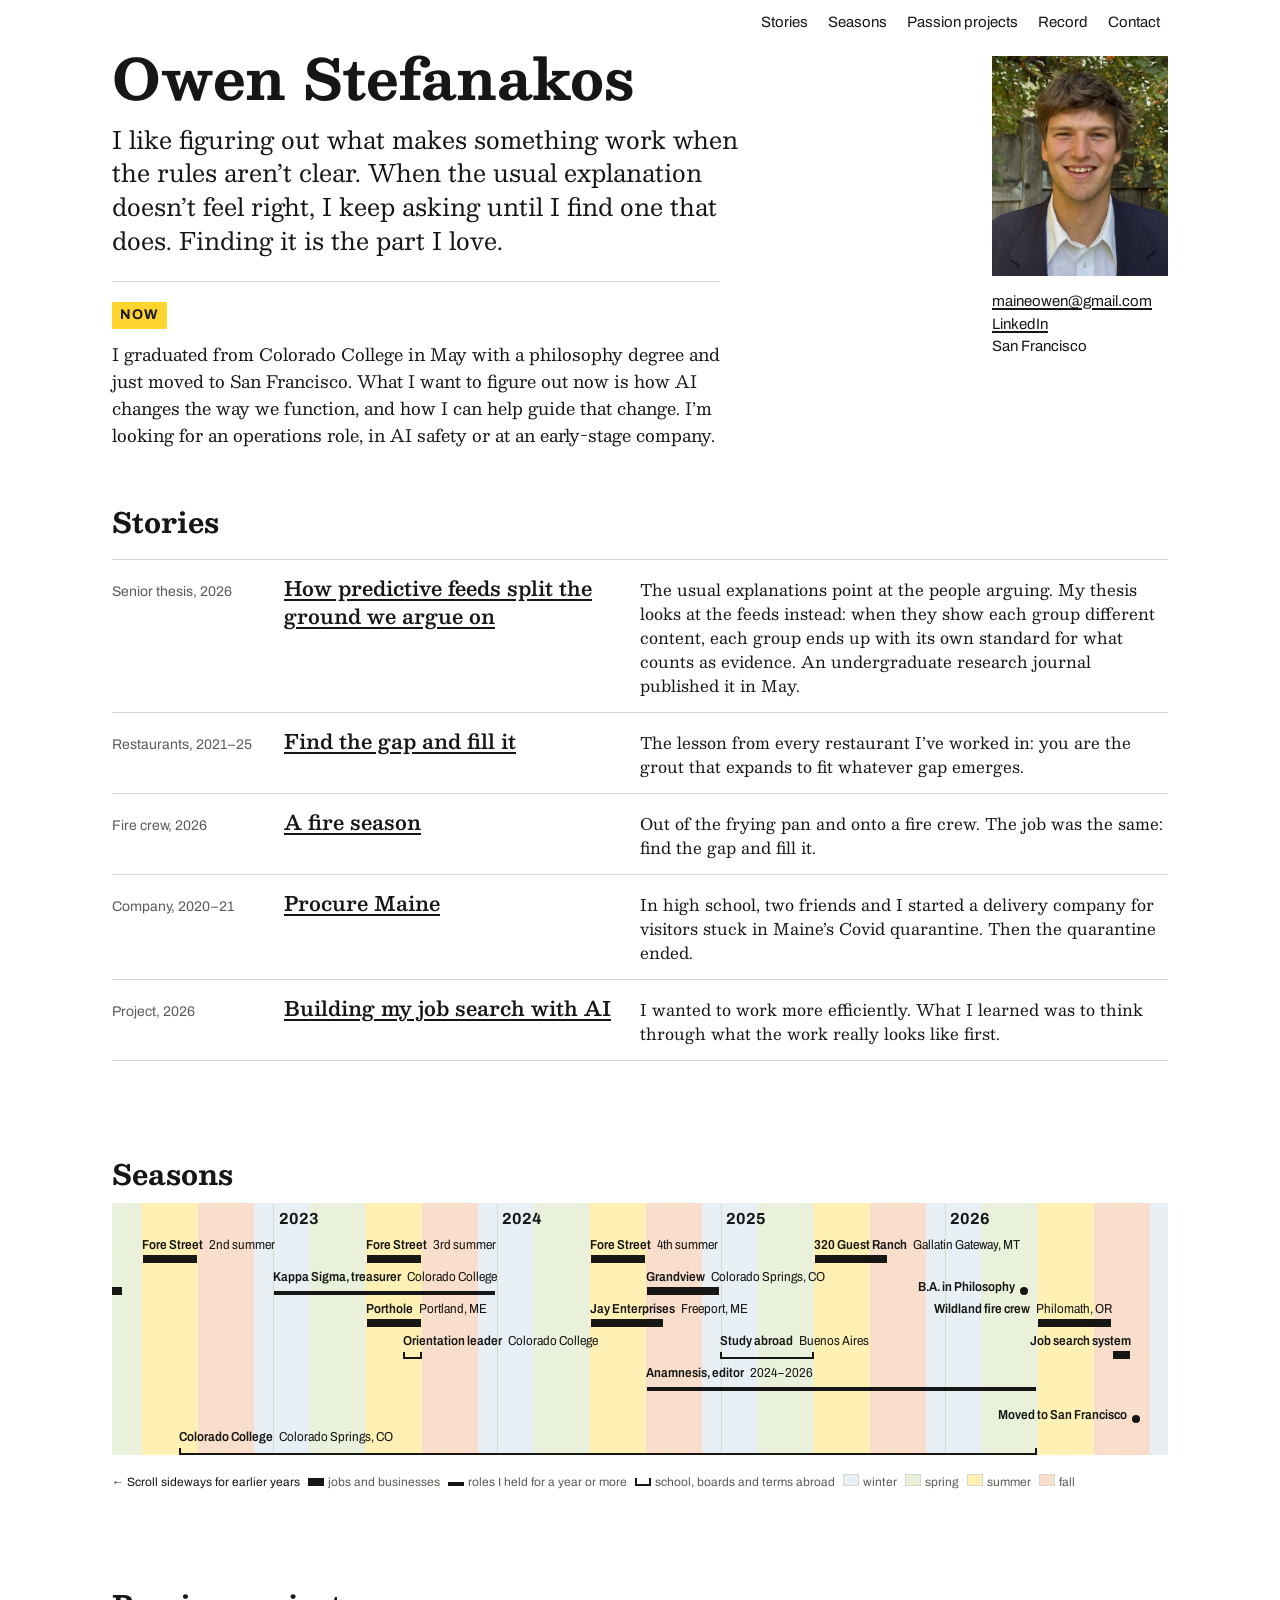
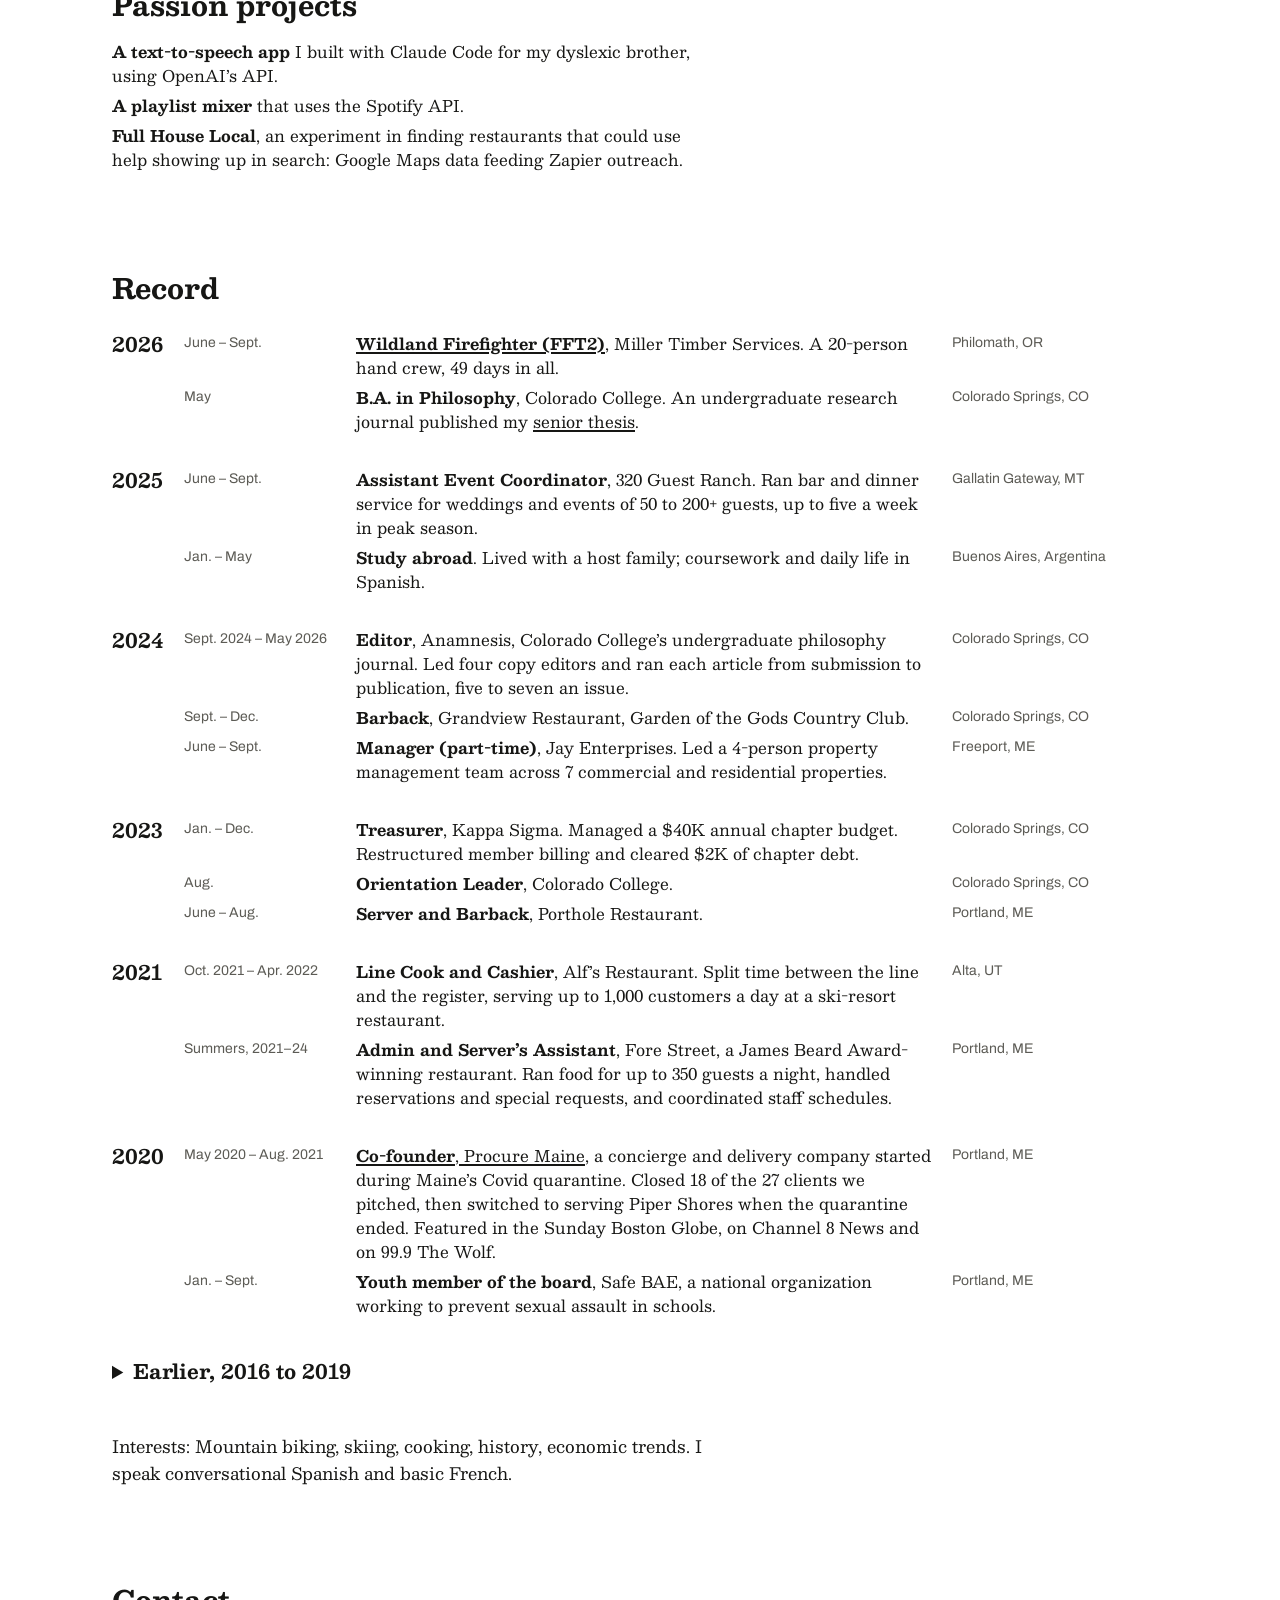
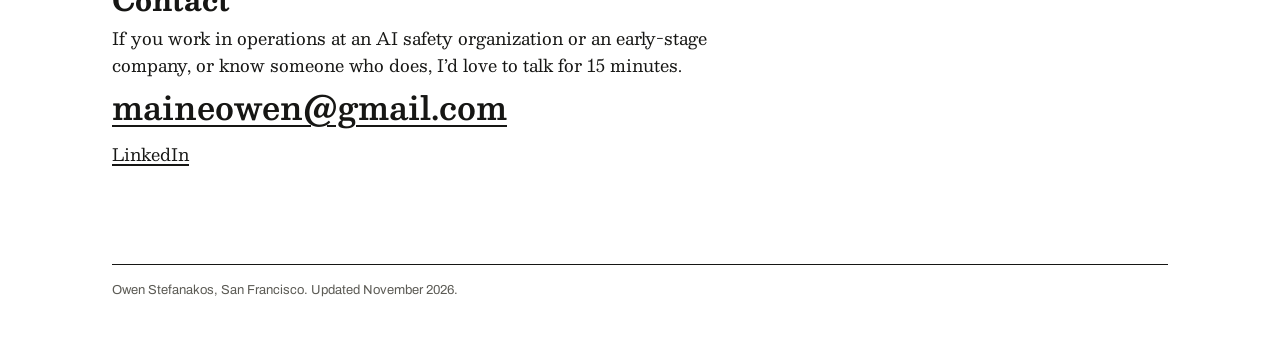
==== commit 6372b7e2: "Thesis teaser names predictive feeds and the undergraduate journal (job-search-agent a2d2e58)" ====
--- a/index.html
+++ b/index.html
@@ -74,9 +74,9 @@
 <ol class="stories">
 <li>
 <span class="kind">Senior thesis, 2026</span>
-<!-- OWEN: title and line you approved on 2026-11-17. The title is your sentence from the call; "the usual explanations", "the people arguing" and "shared ground" are from your thesis page. The real title stays on the thesis page. -->
-<h3><a href="thesis/">Why public discussion feels different now</a></h3>
-<p>The usual explanations point at the people arguing. I think the shared ground under the argument changed. A journal published my thesis in May.</p>
+<!-- OWEN: approved 2026-11-19. Retitled after the blind review, because skimmers didn't see that the thesis is about feeds and prediction. "The usual explanations point at the people arguing" is the line you approved on 2026-11-17; "predictive", "standards for what counts as evidence" and "the ground" come from your thesis slides. "Undergraduate research journal" matches the Record. Old title: "Why public discussion feels different now". -->
+<h3><a href="thesis/">How predictive feeds split the ground we argue on</a></h3>
+<p>The usual explanations point at the people arguing. My thesis looks at the feeds instead: when they show each group different content, each group ends up with its own standard for what counts as evidence. An undergraduate research journal published it in May.</p>
 </li>
 <li>
 <span class="kind">Restaurants, 2021–25</span>
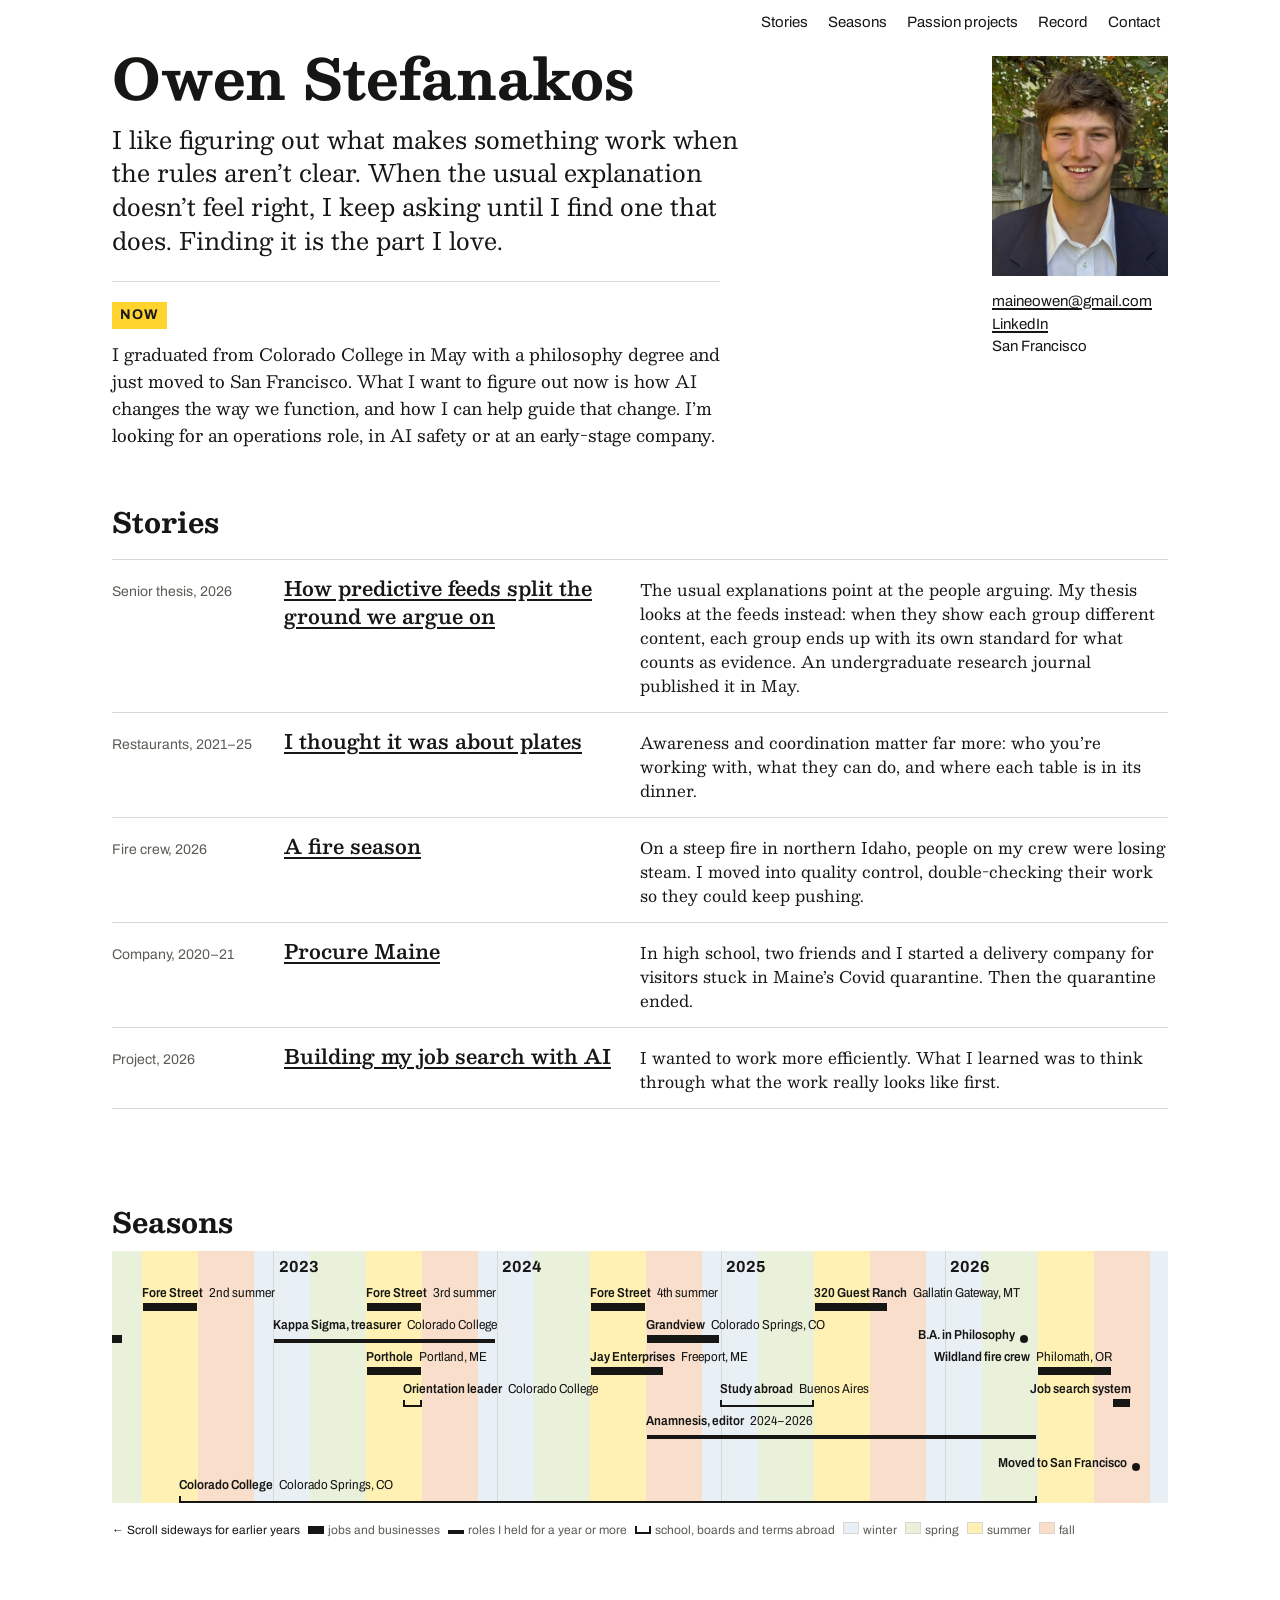
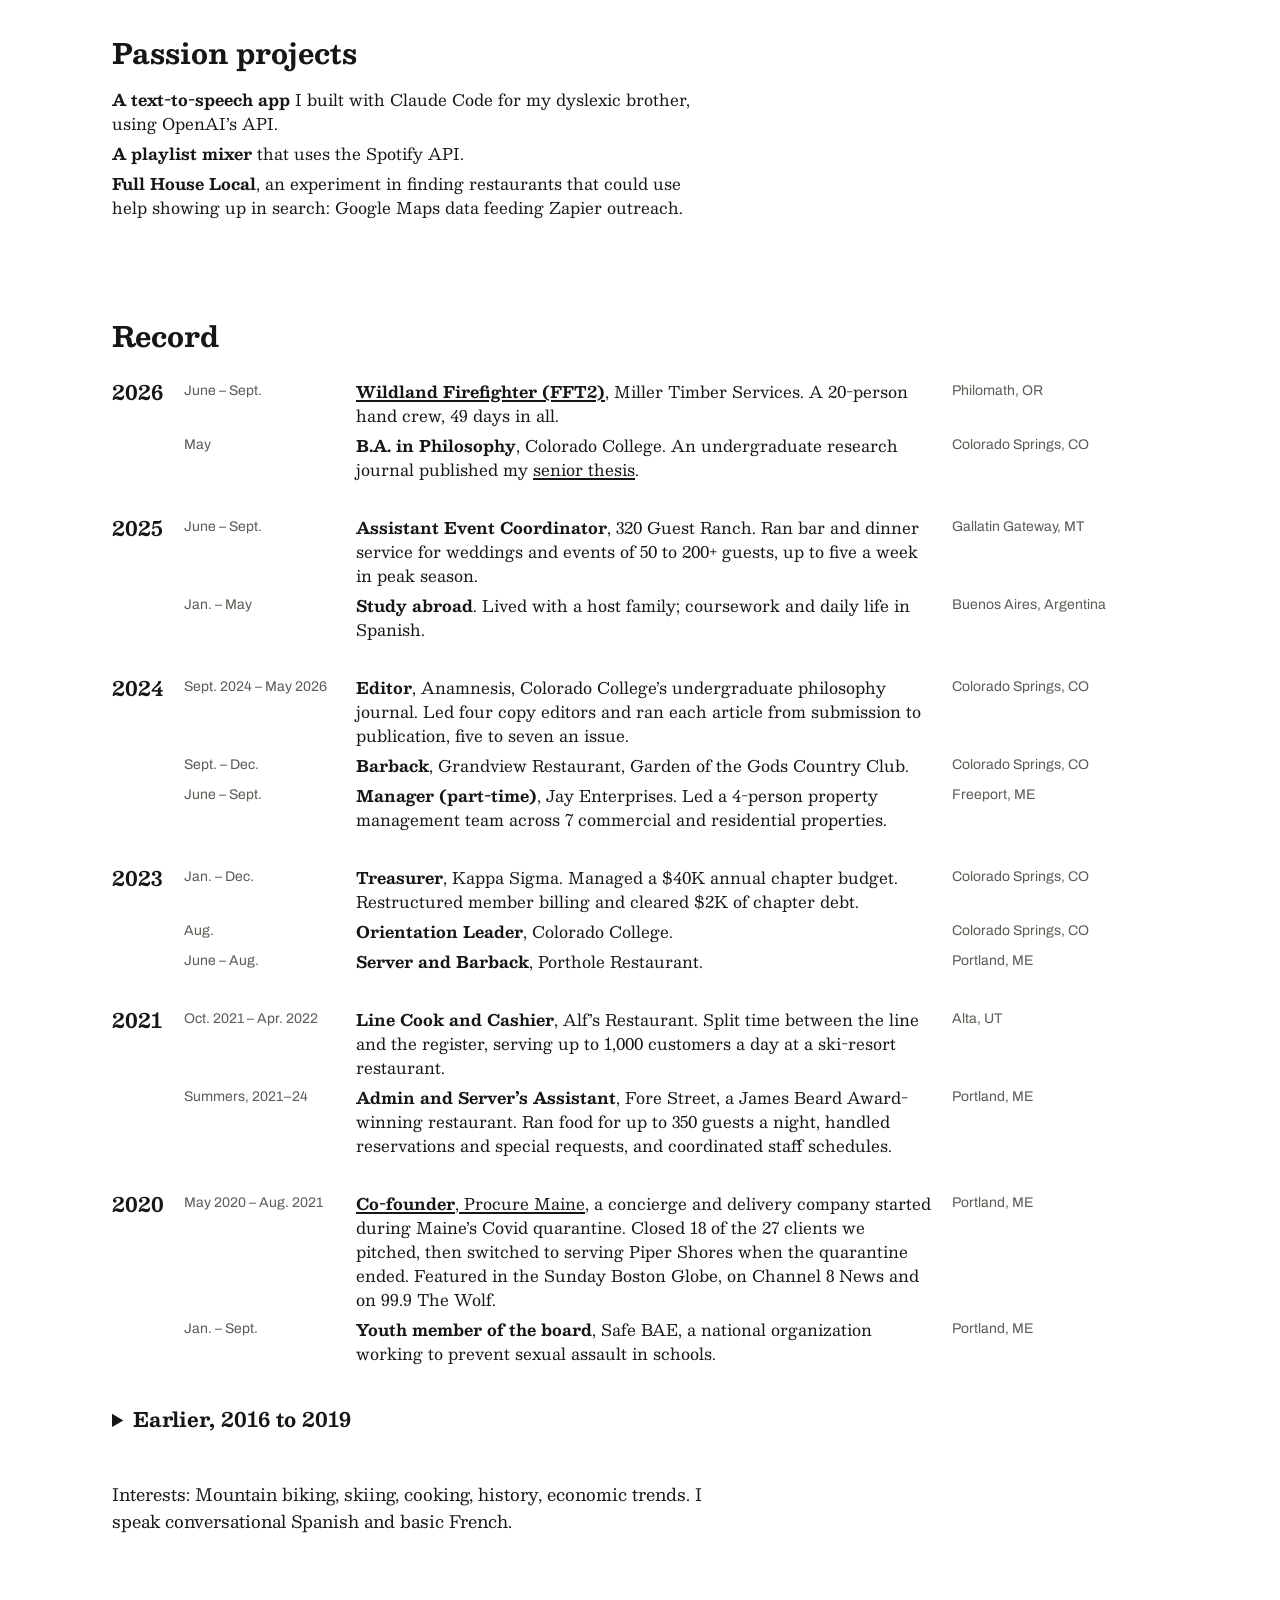
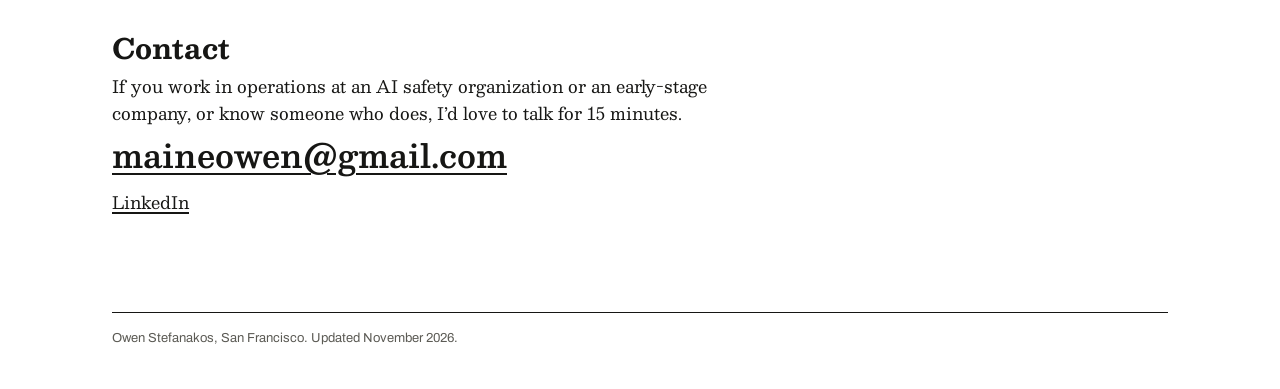
==== commit f5ecea7a: "Gap-and-grout motif on the kitchens page only; plain fire teaser and lede (from job-search-agent fef" ====
--- a/index.html
+++ b/index.html
@@ -80,15 +80,15 @@
 </li>
 <li>
 <span class="kind">Restaurants, 2021–25</span>
-<!-- OWEN: your words, 2026-11-17: the title (your pick), "The lesson from every restaurant I've worked in" and the grout sentence from the kitchens page, joined with a colon. -->
-<h3><a href="kitchens/">Find the gap and fill it</a></h3>
-<p>The lesson from every restaurant I’ve worked in: you are the grout that expands to fit whatever gap emerges.</p>
+<!-- OWEN: approved 2026-11-19. "find the gap and fill it" and the grout line now live only on the kitchens page (10 of 12 readers said they read as a slogan by the third use, 2026-11-19). The title and line are your kitchens page words: the approved header "I thought it was about plates" and your "Be the grout" paragraph, trimmed (2026-11-19: guests not noticing is true but not the takeaway). -->
+<h3><a href="kitchens/">I thought it was about plates</a></h3>
+<p>Awareness and coordination matter far more: who you’re working with, what they can do, and where each table is in its dinner.</p>
 </li>
 <li>
 <span class="kind">Fire crew, 2026</span>
-<!-- OWEN: line you approved on 2026-11-17. The frying pan was your idea; "the job" and "find the gap and fill it" are from your fire page. It needs this story to sit right under the restaurants. -->
+<!-- OWEN: approved 2026-11-19. replaces "Out of the frying pan..." (readers found it too cute, 2026-11-19). Built from your hillside scene on the fire page. -->
 <h3><a href="fire-season/">A fire season</a></h3>
-<p>Out of the frying pan and onto a fire crew. The job was the same: find the gap and fill it.</p>
+<p>On a steep fire in northern Idaho, people on my crew were losing steam. I moved into quality control, double-checking their work so they could keep pushing.</p>
 </li>
 <li>
 <span class="kind">Company, 2020–21</span>
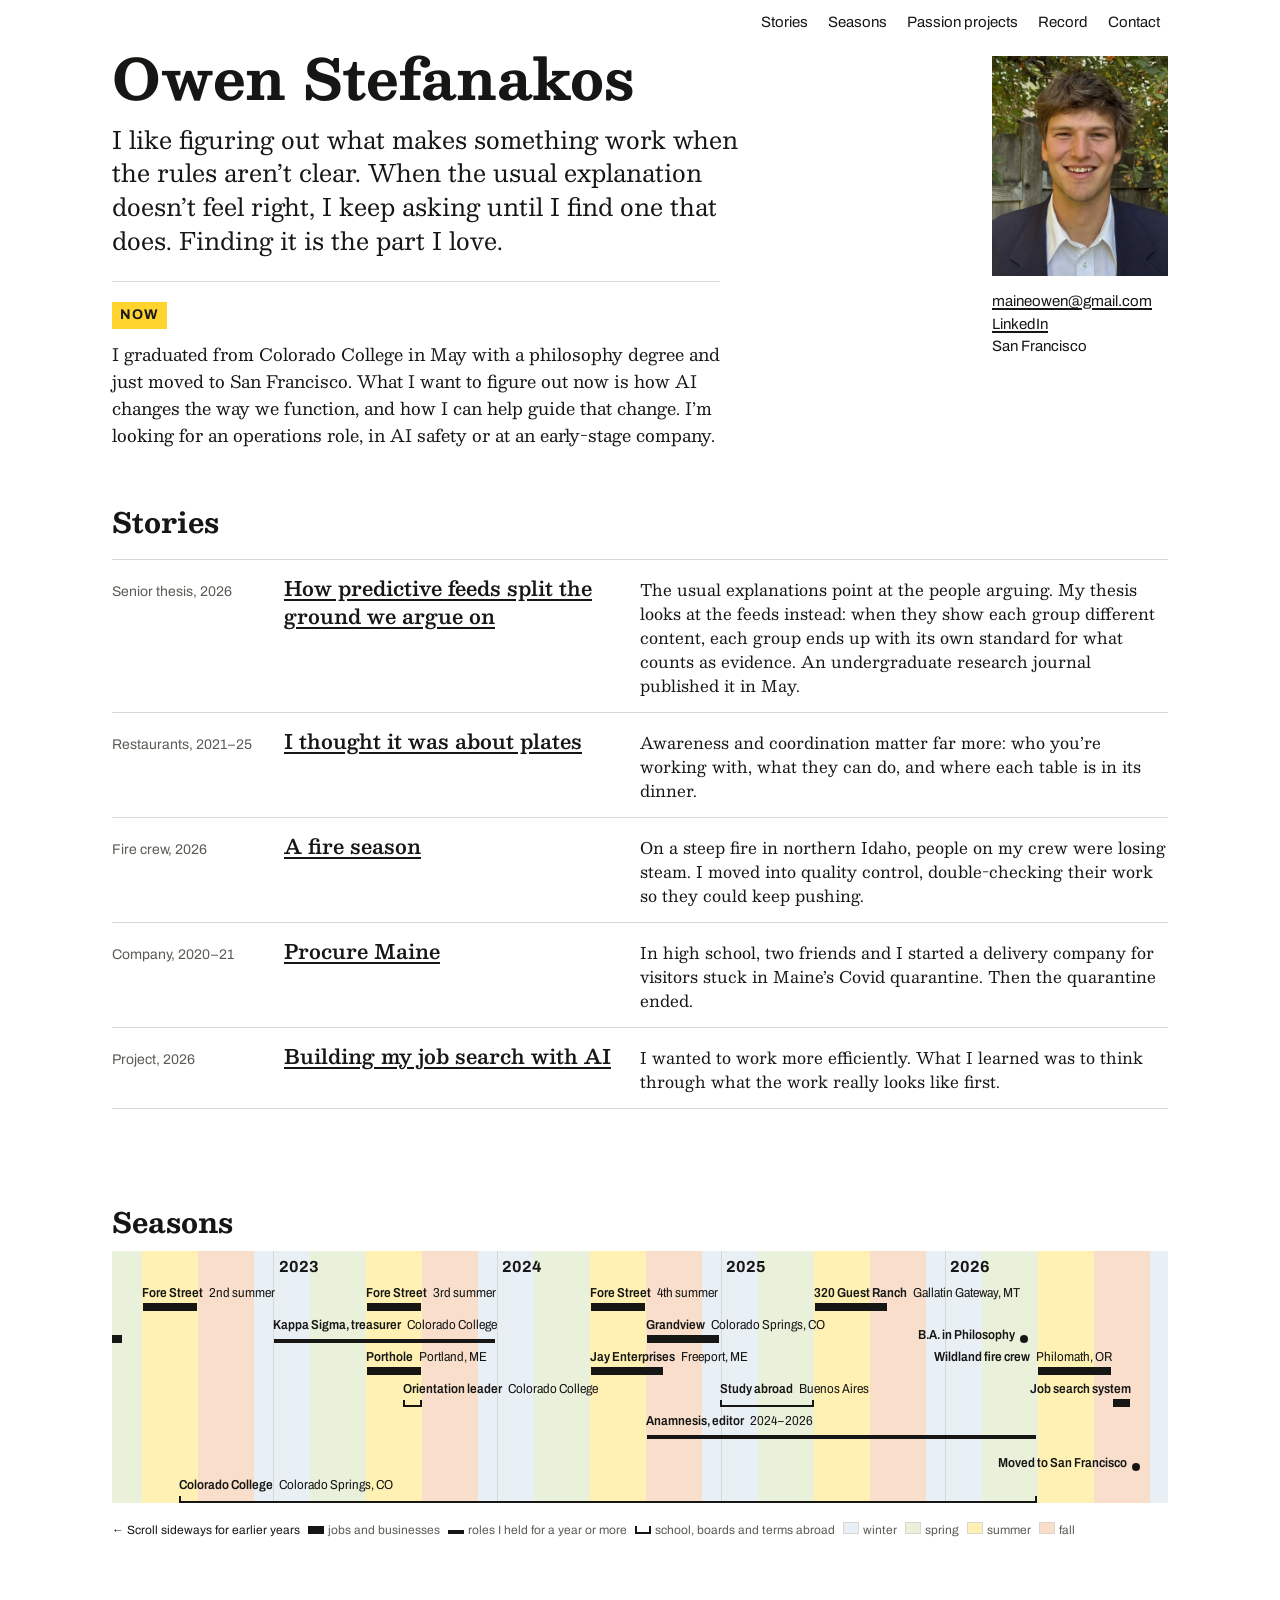
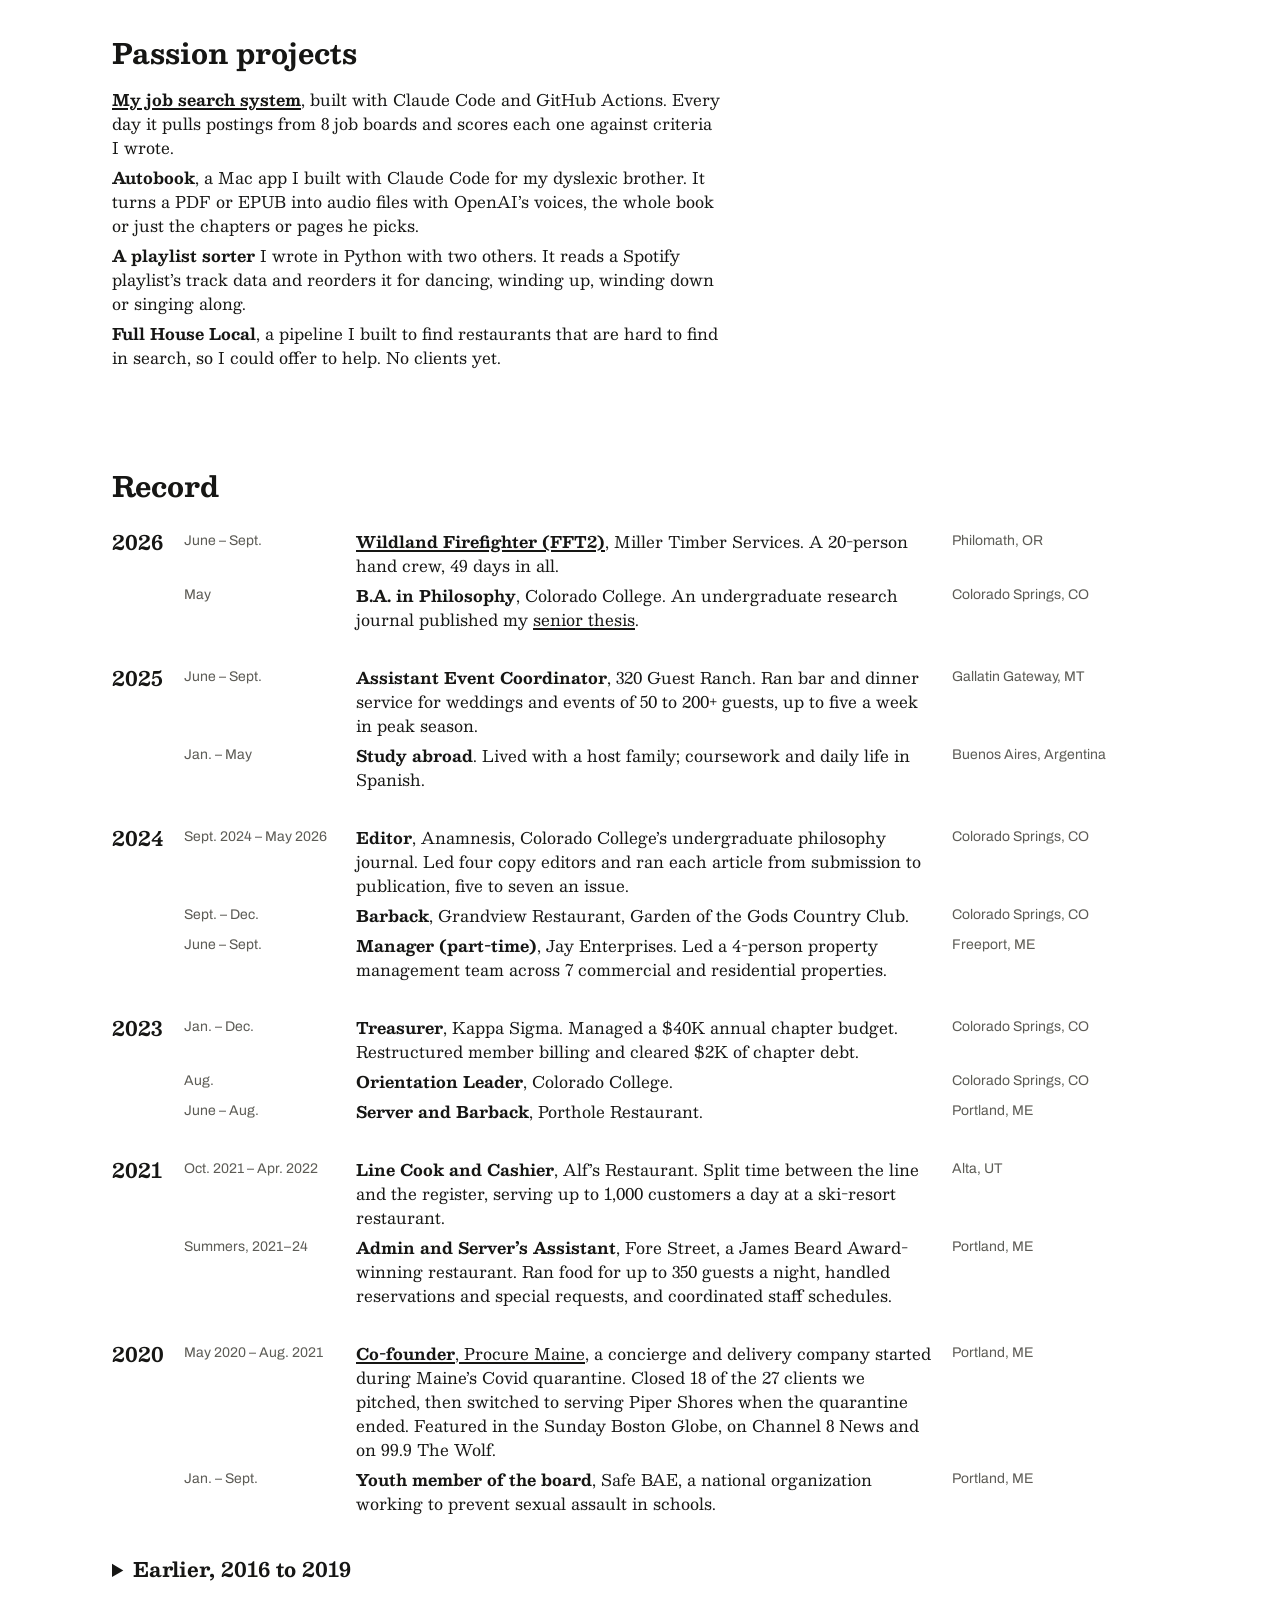
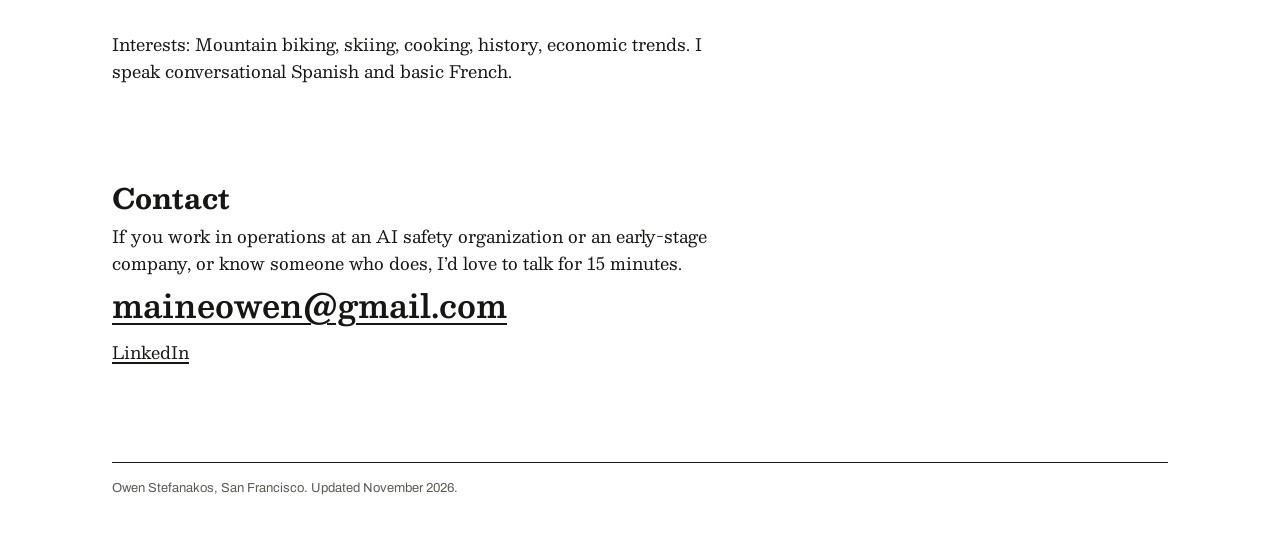
==== commit 93d4768a: "Passion projects: job search system first, Autobook and playlist sorter say what they do, Full House" ====
--- a/index.html
+++ b/index.html
@@ -157,10 +157,14 @@
 <section id="passion" class="passion" aria-labelledby="passion-h">
 <h2 id="passion-h">Passion projects</h2>
 <ul>
-<!-- OWEN: "for my dyslexic brother" is your editor's wording; you confirmed it is true and that he is fine with it, 2026-11-17. -->
-<li><strong>A text-to-speech app</strong> I built with Claude Code for my dyslexic brother, using OpenAI’s API.</li>
-<li><strong>A playlist mixer</strong> that uses the Spotify API.</li>
-<li><strong>Full House Local</strong>, an experiment in finding restaurants that could use help showing up in search: Google Maps data feeding Zapier outreach.</li>
+<!-- DRAFT, OWEN (2026-11-19, after the blind read): new first line. It is the one project with something to show, so it leads and links to its page. Facts from evidence job-search-agent. -->
+<li><a href="job-search-system/"><strong>My job search system</strong></a>, built with Claude Code and GitHub Actions. Every day it pulls postings from 8 job boards and scores each one against criteria I wrote.</li>
+<!-- OWEN: "for my dyslexic brother" is your editor's wording; you confirmed it is true and that he is fine with it, 2026-11-17. DRAFT, OWEN (2026-11-19, from your screenshot of Autobook and its Info.plist): what it does is now in the line. Want the screenshot on the page too? -->
+<li><strong>Autobook</strong>, a Mac app I built with Claude Code for my dyslexic brother. It turns a PDF or EPUB into audio files with OpenAI’s voices, the whole book or just the chapters or pages he picks.</li>
+<!-- DRAFT, OWEN (2026-11-19, from the ReadMe and SpotifyReorderCode.py you sent): the ReadMe names three authors, so the line says "with two others". Owen, 2026-11-19: name neither the class nor the co-authors. Don't link the code as it stands: it has the Spotify client secret in it. -->
+<li><strong>A playlist sorter</strong> I wrote in Python with two others. It reads a Spotify playlist’s track data and reorders it for dancing, winding up, winding down or singing along.</li>
+<!-- DRAFT, OWEN (2026-11-19): reworded. Drops "Google Maps data feeding Zapier outreach", which a grantmaker read as growth-hacky next to your thesis, and answers "did it go anywhere" with the master's own "no clients yet". Owen, 2026-11-19: keep it. It claims no lesson until he gives one. -->
+<li><strong>Full House Local</strong>, a pipeline I built to find restaurants that are hard to find in search, so I could offer to help. No clients yet.</li>
 </ul>
 </section>
 
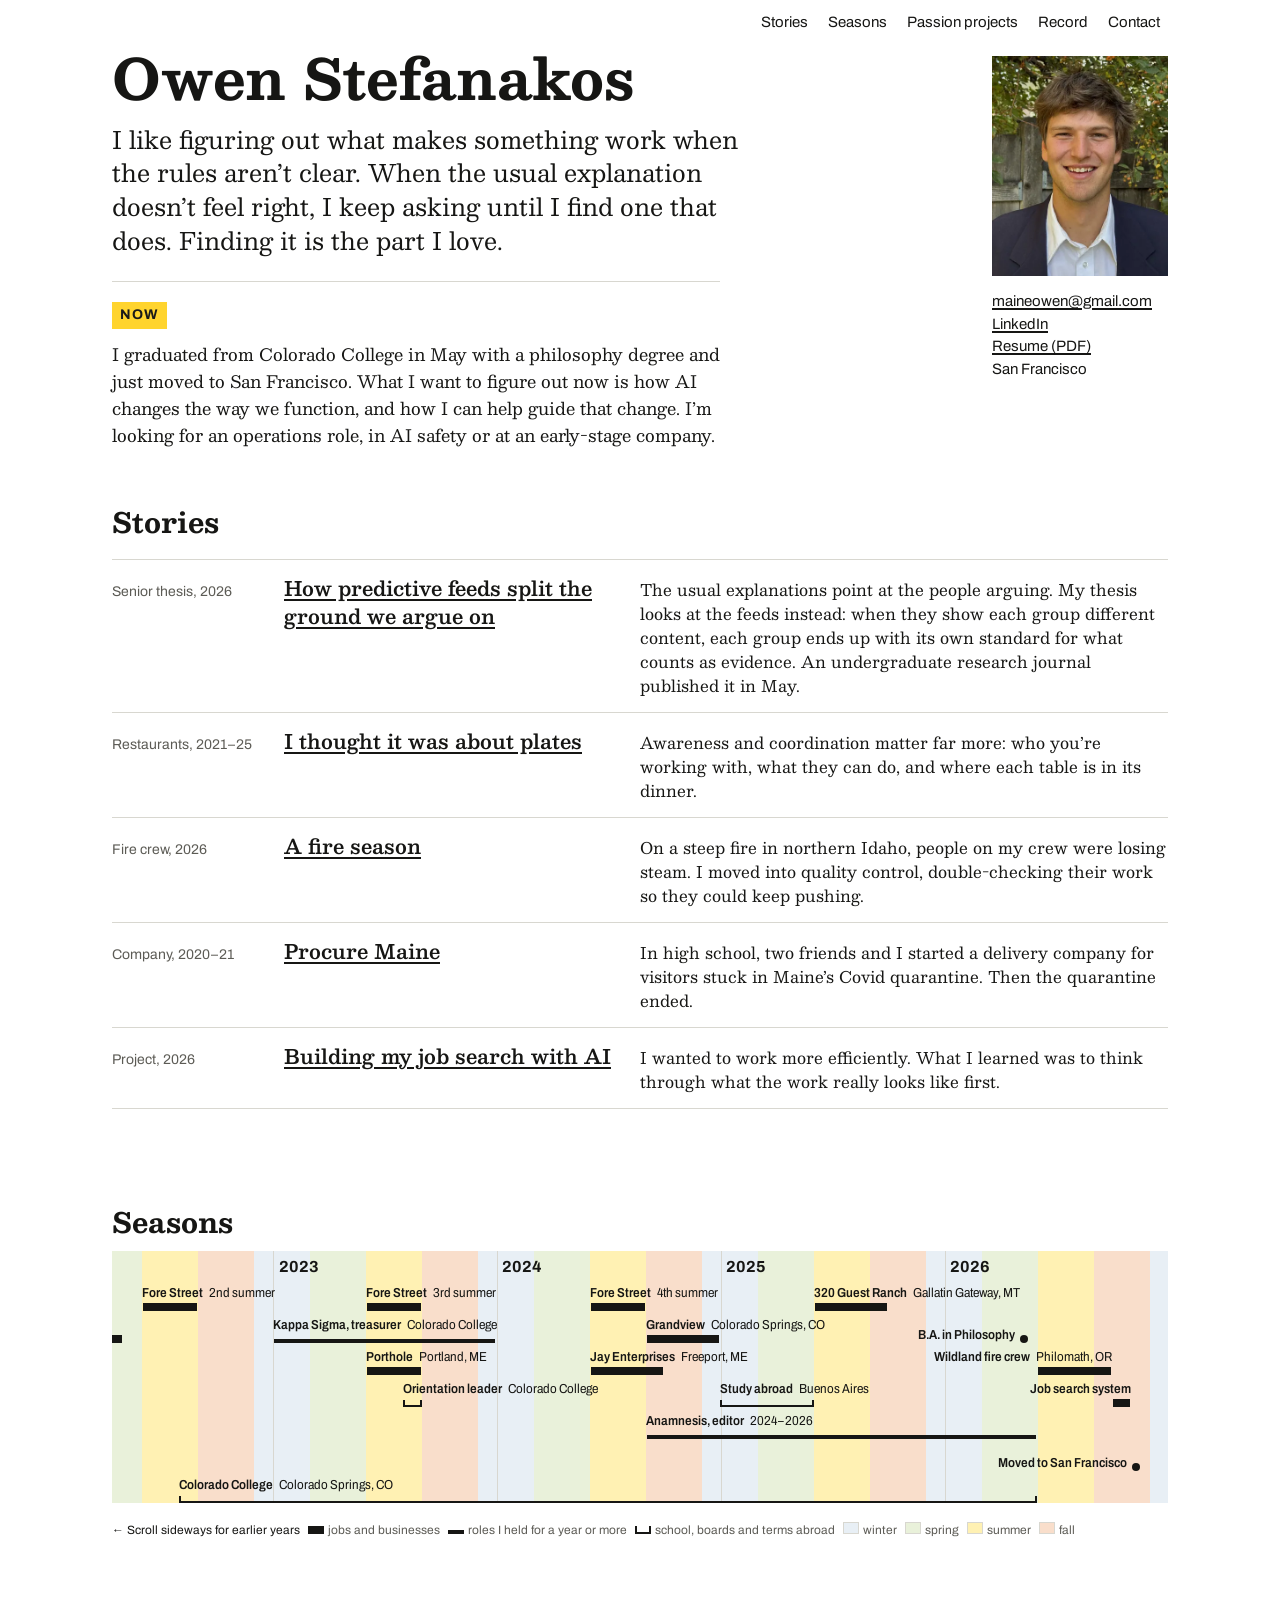
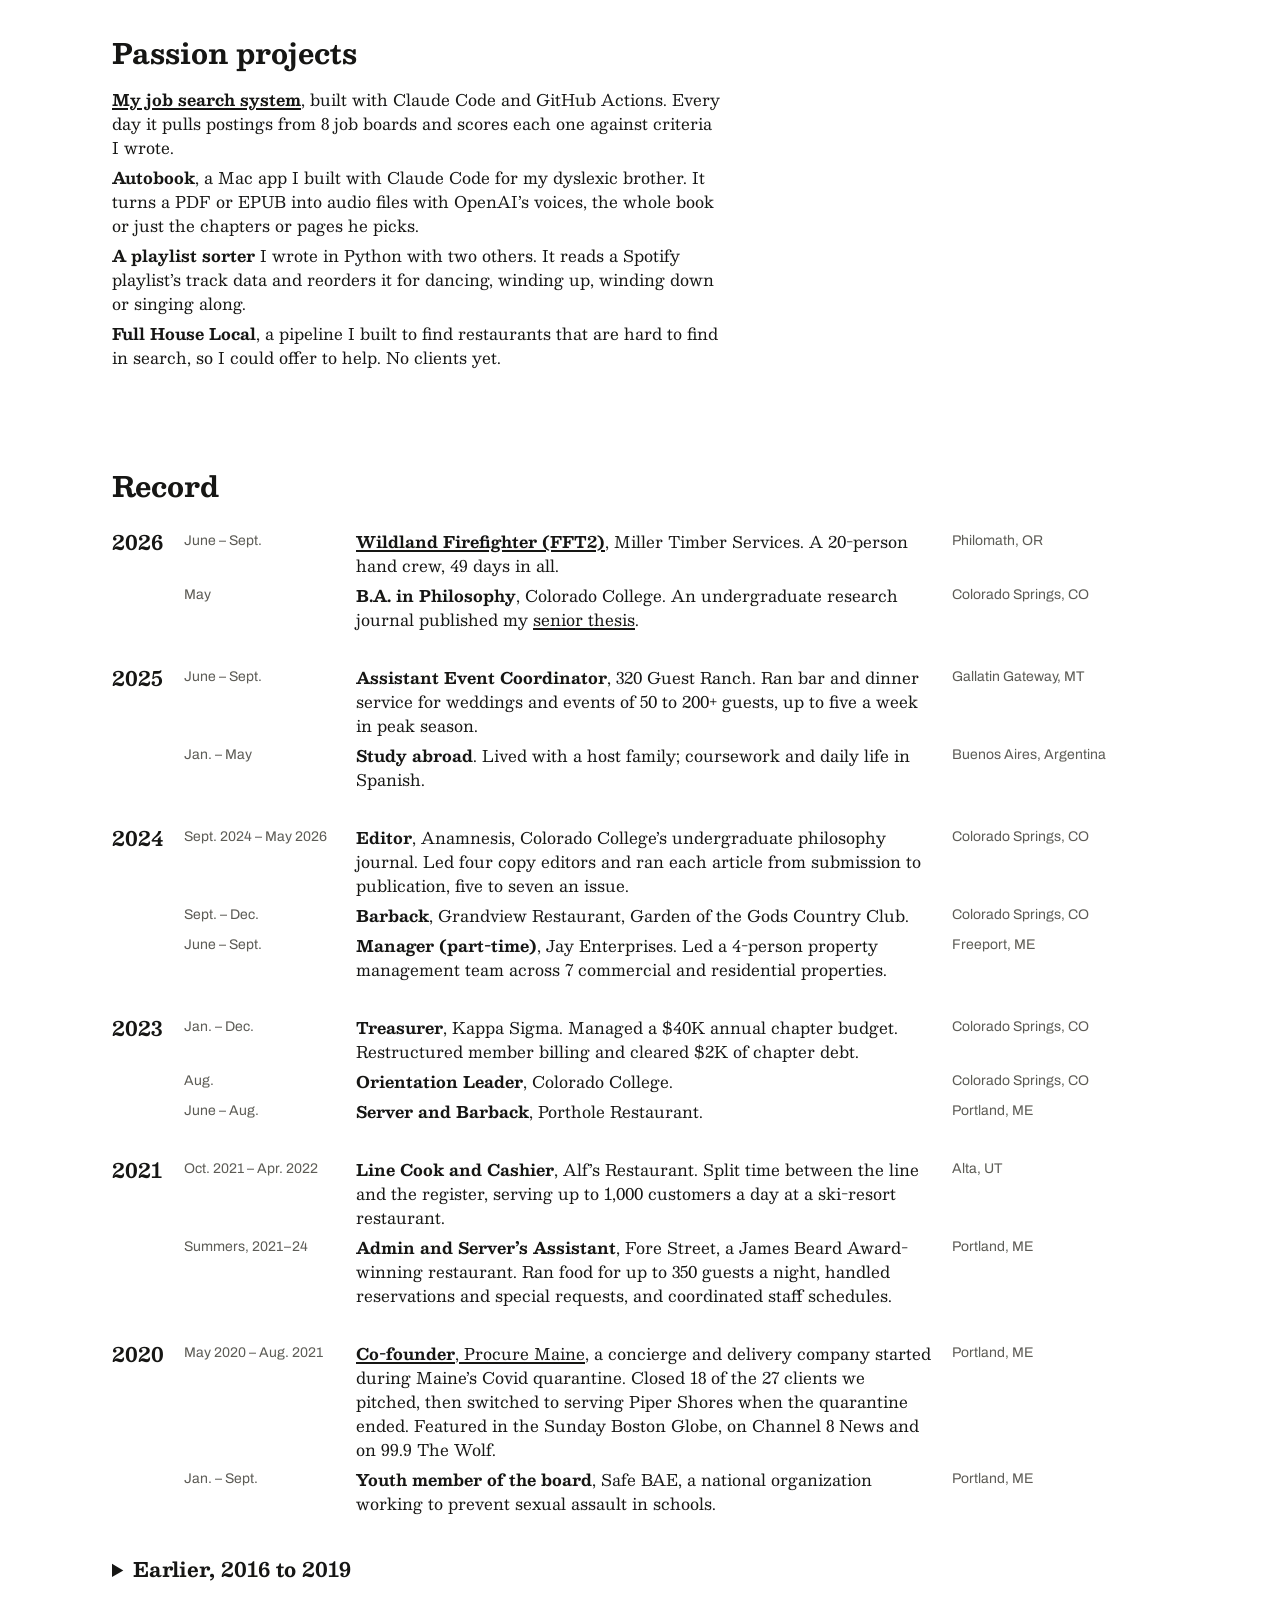
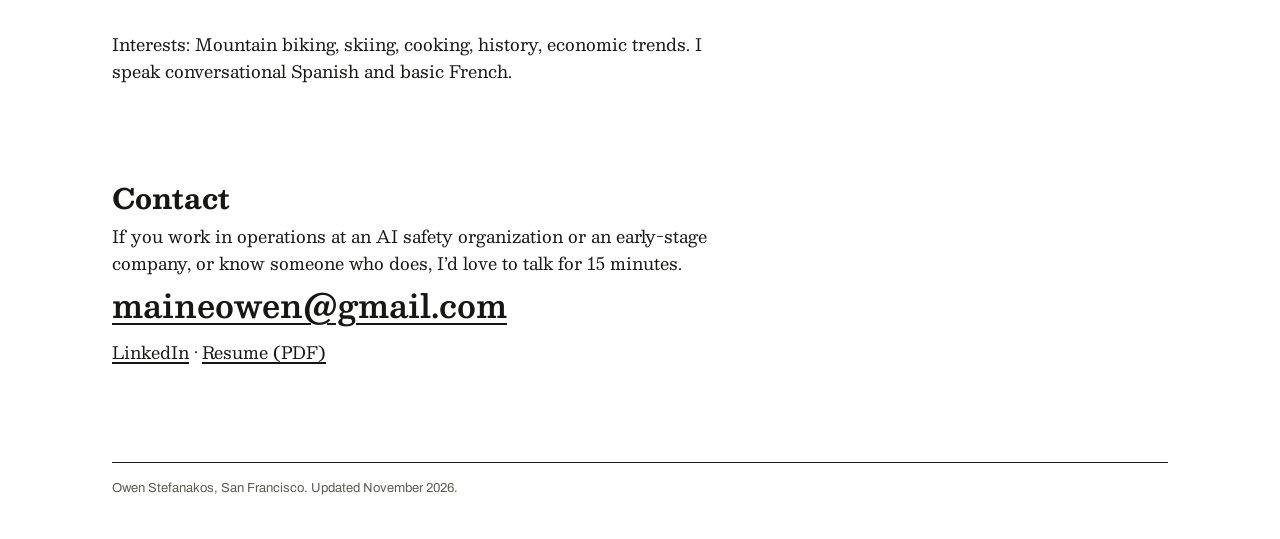
==== commit 00bdeec9: "Resume PDF linked from the home page (from job-search-agent 8be43f1)" ====
--- a/index.html
+++ b/index.html
@@ -63,6 +63,7 @@
 <div class="lines">
 <p><a href="mailto:maineowen@gmail.com">maineowen@gmail.com</a></p>
 <p><a href="https://www.linkedin.com/in/owenstefanakos/">LinkedIn</a></p>
+<p><a href="owen-stefanakos-resume.pdf">Resume (PDF)</a></p>
 <p>San Francisco</p>
 </div>
 </div>
@@ -252,7 +253,7 @@
 <!-- OWEN: contact line you approved on 2026-11-19 ("go with 1"), replacing the 2026-11-17 line after the blind-reader review. Edit freely. -->
 <p>If you work in operations at an AI safety organization or an early-stage company, or know someone who does, I’d love to talk for 15 minutes.</p>
 <a class="email" href="mailto:maineowen@gmail.com">maineowen@gmail.com</a>
-<p class="contact-more"><a href="https://www.linkedin.com/in/owenstefanakos/">LinkedIn</a></p>
+<p class="contact-more"><a href="https://www.linkedin.com/in/owenstefanakos/">LinkedIn</a> · <a href="owen-stefanakos-resume.pdf">Resume (PDF)</a></p>
 </section>
 
 </main>
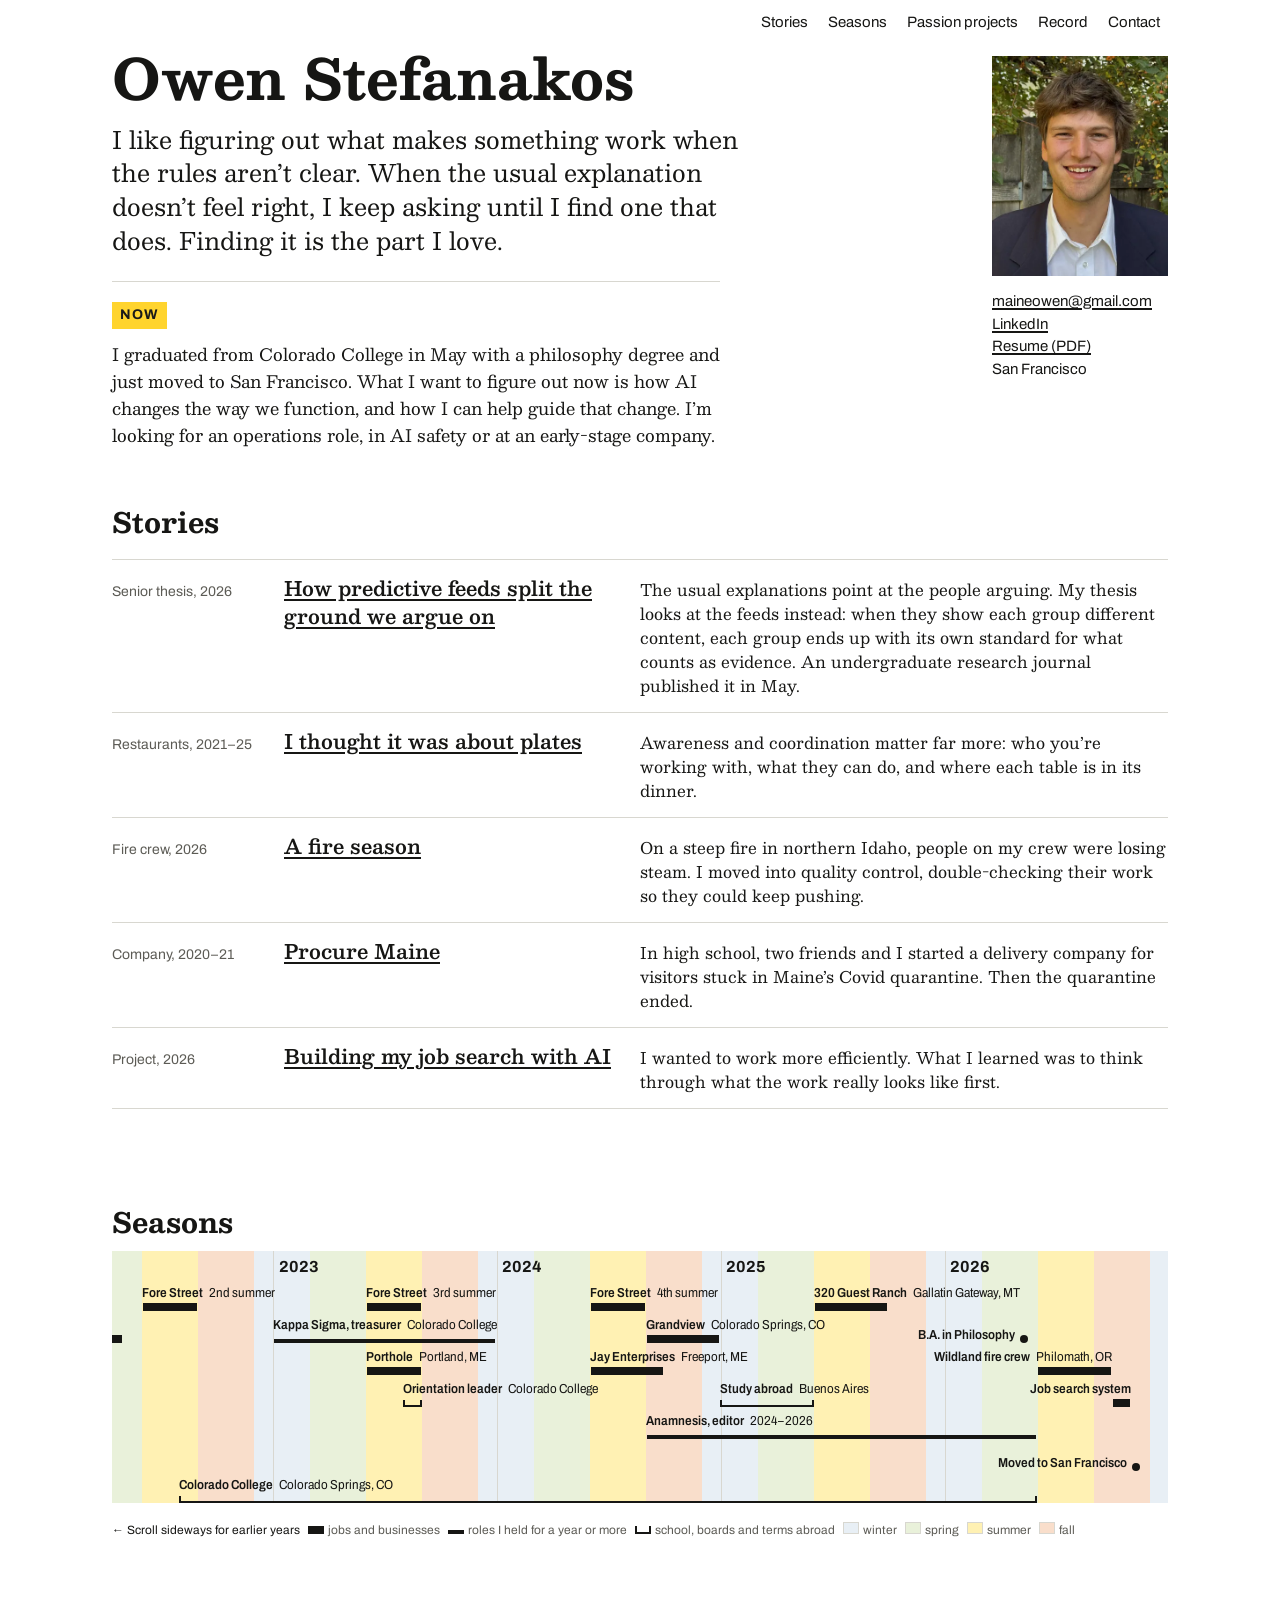
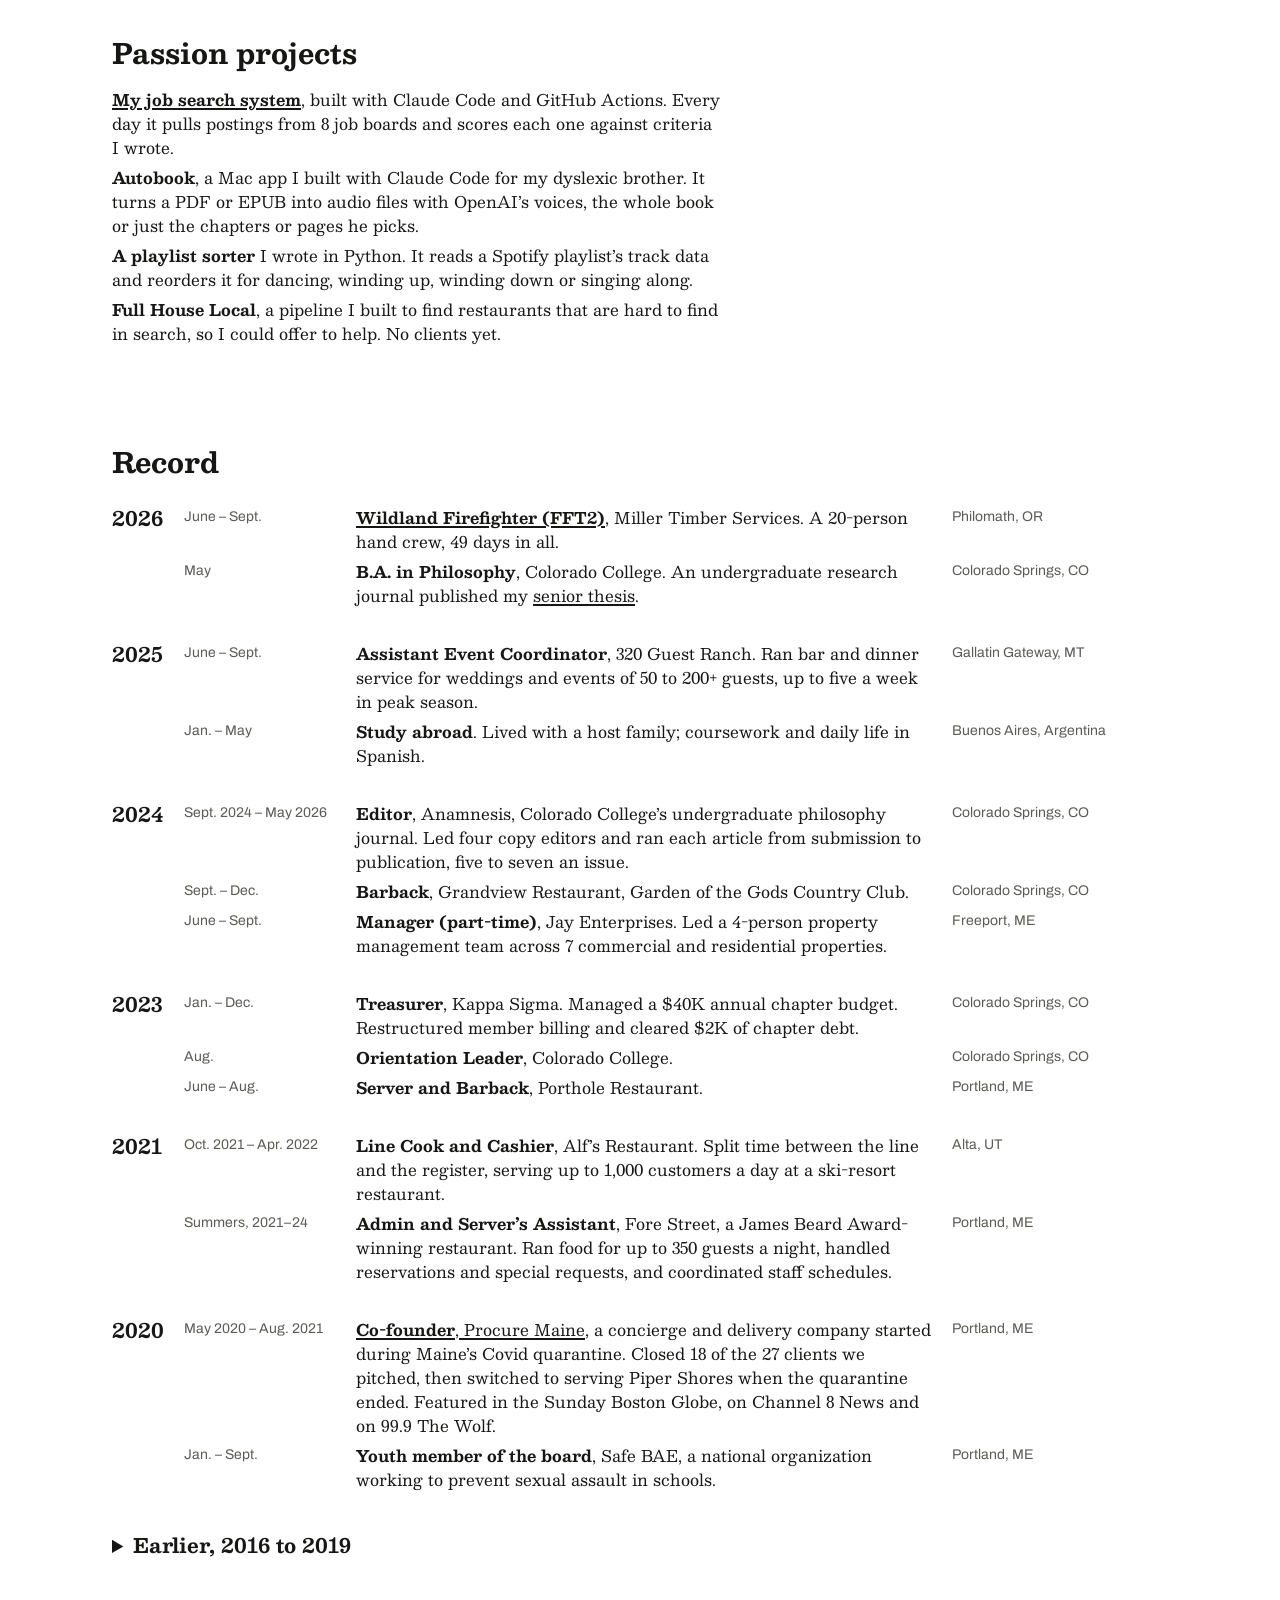
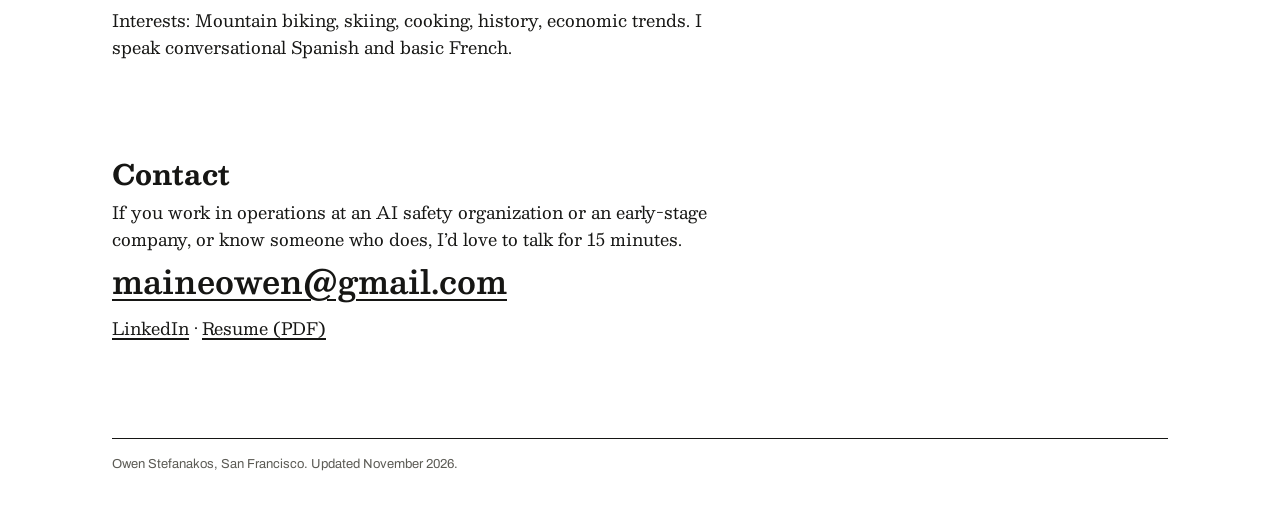
==== commit cc8217f9: "Playlist sorter line says "I wrote" (from job-search-agent 291e1ca)" ====
--- a/index.html
+++ b/index.html
@@ -162,8 +162,8 @@
 <li><a href="job-search-system/"><strong>My job search system</strong></a>, built with Claude Code and GitHub Actions. Every day it pulls postings from 8 job boards and scores each one against criteria I wrote.</li>
 <!-- OWEN: "for my dyslexic brother" is your editor's wording; you confirmed it is true and that he is fine with it, 2026-11-17. DRAFT, OWEN (2026-11-19, from your screenshot of Autobook and its Info.plist): what it does is now in the line. Want the screenshot on the page too? -->
 <li><strong>Autobook</strong>, a Mac app I built with Claude Code for my dyslexic brother. It turns a PDF or EPUB into audio files with OpenAI’s voices, the whole book or just the chapters or pages he picks.</li>
-<!-- DRAFT, OWEN (2026-11-19, from the ReadMe and SpotifyReorderCode.py you sent): the ReadMe names three authors, so the line says "with two others". Owen, 2026-11-19: name neither the class nor the co-authors. Don't link the code as it stands: it has the Spotify client secret in it. -->
-<li><strong>A playlist sorter</strong> I wrote in Python with two others. It reads a Spotify playlist’s track data and reorders it for dancing, winding up, winding down or singing along.</li>
+<!-- DRAFT, OWEN (2026-11-19, from the ReadMe and SpotifyReorderCode.py you sent): Owen, 2026-11-19: name neither the class nor the co-authors, and "I wrote" without "with two others" (he wrote it; the ReadMe lists three authors). Don't link the code as it stands: it has the Spotify client secret in it. -->
+<li><strong>A playlist sorter</strong> I wrote in Python. It reads a Spotify playlist’s track data and reorders it for dancing, winding up, winding down or singing along.</li>
 <!-- DRAFT, OWEN (2026-11-19): reworded. Drops "Google Maps data feeding Zapier outreach", which a grantmaker read as growth-hacky next to your thesis, and answers "did it go anywhere" with the master's own "no clients yet". Owen, 2026-11-19: keep it. It claims no lesson until he gives one. -->
 <li><strong>Full House Local</strong>, a pipeline I built to find restaurants that are hard to find in search, so I could offer to help. No clients yet.</li>
 </ul>
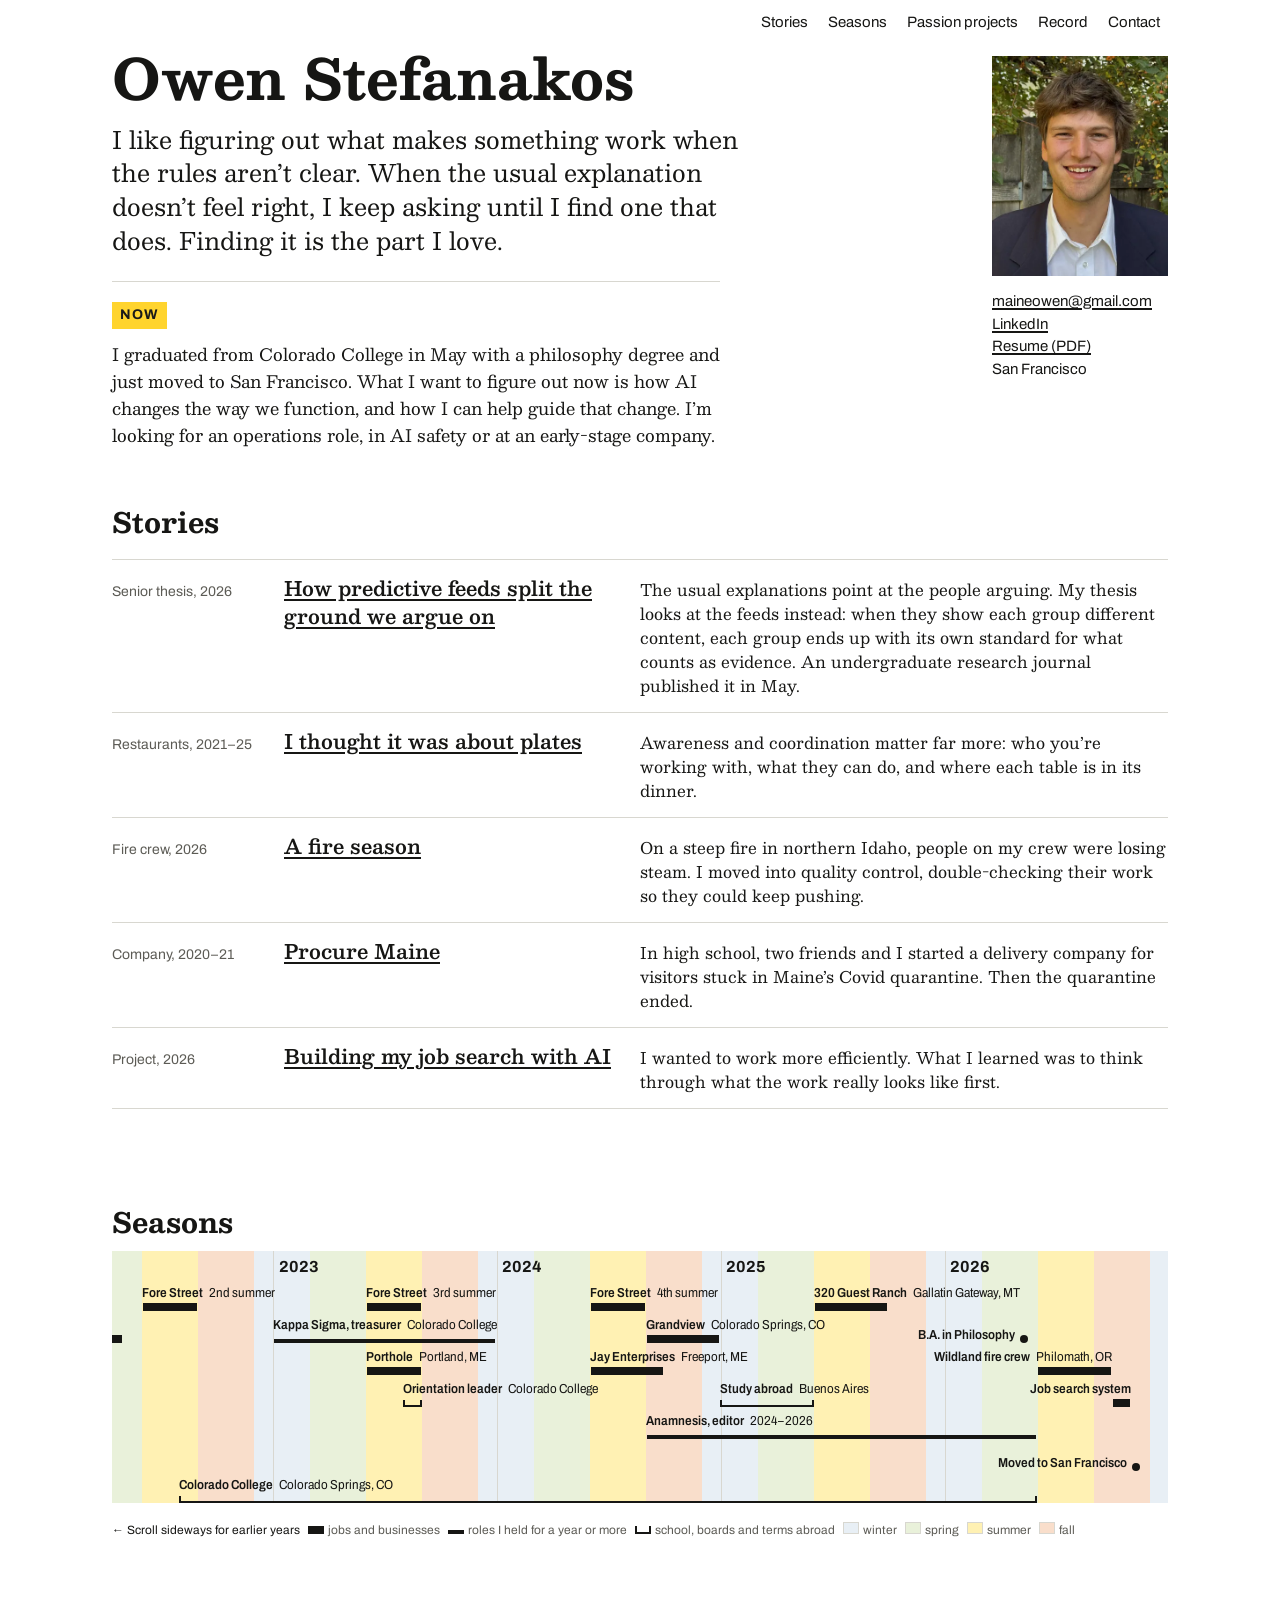
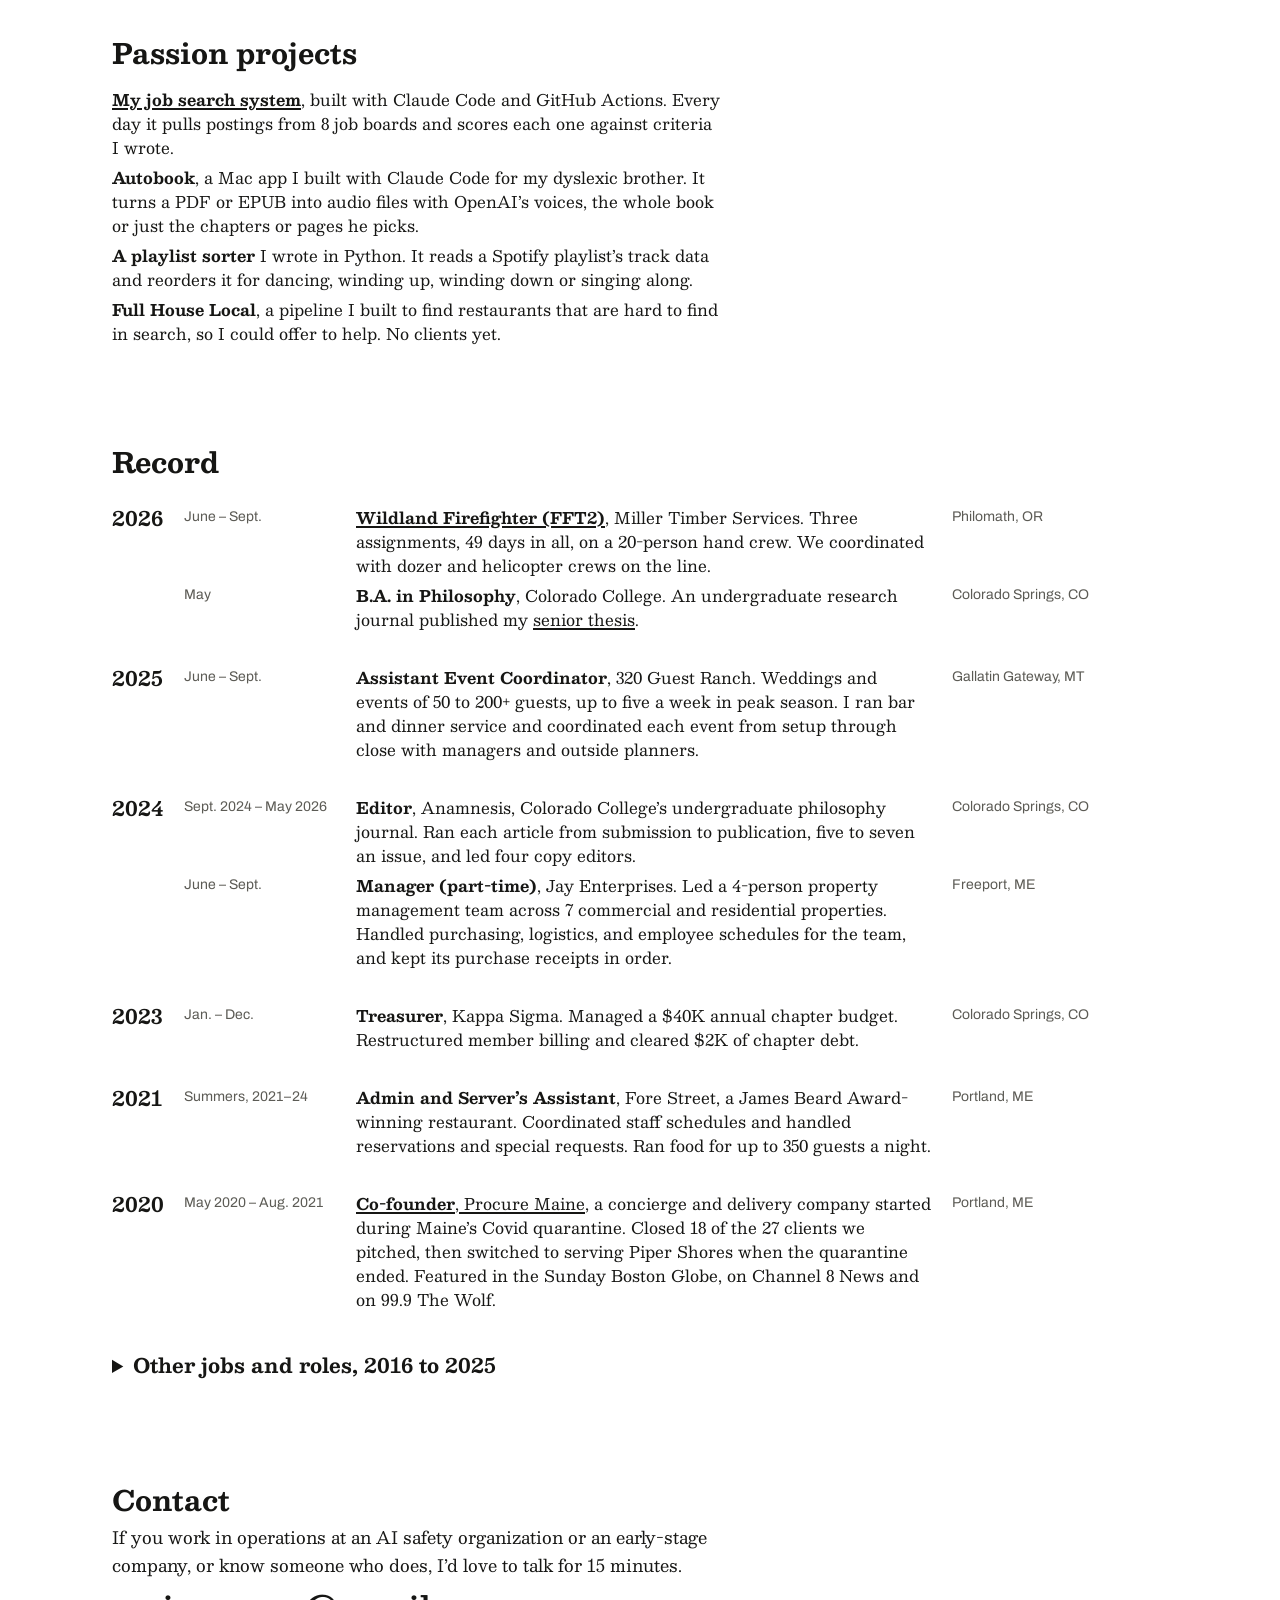
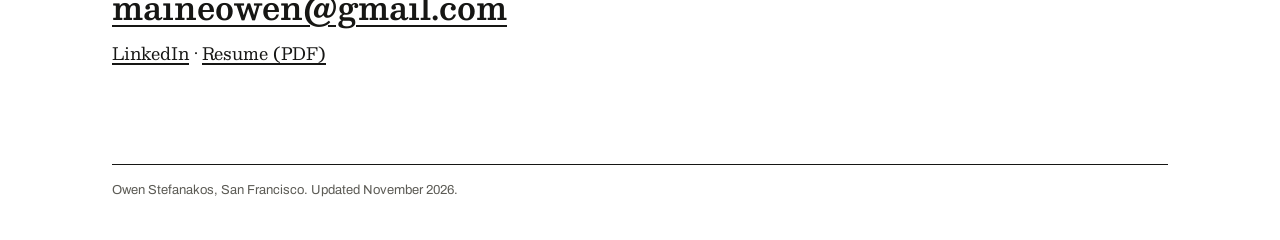
==== commit 35e77195: "Publish from job-search-agent 64cdadb: Record leads with chosen lines, other jobs in the fold, Inter" ====
--- a/index.html
+++ b/index.html
@@ -173,33 +173,67 @@
 <h2 id="record-h">Record</h2>
 <!-- YEAR: copy a whole <div class="yrow"> for a new year; copy one <li class="entry"> for a new line. -->
 <div class="rec">
-<!-- The newest years first, and the oldest (2016 to 2019) behind the Earlier fold. Not every line has a number: Buenos Aires, Grandview, Porthole, the orientation leader line and the France exchange are here because the timeline is hidden on a phone. DRAFT, OWEN: these lines are drafts from config/evidence.yml, except the Jay Enterprises and bike team lines, which are your own resume wording (owen: true). The Walking Company year still waits on walking-company-year. -->
+<!-- Two parts. First, the work you want people to see first, newest first. Then every other job and role behind the fold, newest first, so a phone (where the timeline is hidden) still carries them all: Buenos Aires, Grandview, Porthole, the orientation leader line and the France exchange are there for that reason. DRAFT, OWEN: these lines are drafts from config/evidence.yml, except the Jay Enterprises and bike team lines, which are your own resume wording (owen: true). The Walking Company year still waits on walking-company-year. -->
 <div class="yrow">
 <h3>2026</h3>
 <ol>
-<li class="entry"><span class="when">June – Sept.</span><span class="what"><a href="fire-season/"><strong>Wildland Firefighter (FFT2)</strong></a>, Miller Timber Services. A 20-person hand crew, 49 days in all.</span><span class="where">Philomath, OR</span></li>
+<!-- DRAFT, OWEN (2026-11-19): rewritten so the numbers come first and the coordination shows (fft2-crew, fft2-fireline). -->
+<li class="entry"><span class="when">June – Sept.</span><span class="what"><a href="fire-season/"><strong>Wildland Firefighter (FFT2)</strong></a>, Miller Timber Services. Three assignments, 49 days in all, on a 20-person hand crew. We coordinated with dozer and helicopter crews on the line.</span><span class="where">Philomath, OR</span></li>
 <li class="entry"><span class="when">May</span><span class="what"><strong>B.A. in Philosophy</strong>, Colorado College. An undergraduate research journal published my <a href="thesis/">senior thesis</a>.</span><span class="where">Colorado Springs, CO</span></li>
 </ol>
 </div>
 <div class="yrow">
 <h3>2025</h3>
 <ol>
-<li class="entry"><span class="when">June – Sept.</span><span class="what"><strong>Assistant Event Coordinator</strong>, 320 Guest Ranch. Ran bar and dinner service for weddings and events of 50 to 200+ guests, up to five a week in peak season.</span><span class="where">Gallatin Gateway, MT</span></li>
+<!-- DRAFT, OWEN (2026-11-19): rewritten, the scale first, then the coordination (ranch-events, ranch-coordination). -->
+<li class="entry"><span class="when">June – Sept.</span><span class="what"><strong>Assistant Event Coordinator</strong>, 320 Guest Ranch. Weddings and events of 50 to 200+ guests, up to five a week in peak season. I ran bar and dinner service and coordinated each event from setup through close with managers and outside planners.</span><span class="where">Gallatin Gateway, MT</span></li>
+</ol>
+</div>
+<div class="yrow">
+<h3>2024</h3>
+<ol>
+<!-- DRAFT, OWEN (2026-11-19): reordered so the workflow comes before the team (anamnesis-workflow). -->
+<li class="entry"><span class="when">Sept. 2024 – May 2026</span><span class="what"><strong>Editor</strong>, Anamnesis, Colorado College’s undergraduate philosophy journal. Ran each article from submission to publication, five to seven an issue, and led four copy editors.</span><span class="where">Colorado Springs, CO</span></li>
+<!-- OWEN: the second sentence is your own resume wording (jay-ops, owen: true), added 2026-11-19. -->
+<li class="entry"><span class="when">June – Sept.</span><span class="what"><strong>Manager (part-time)</strong>, Jay Enterprises. Led a 4-person property management team across 7 commercial and residential properties. Handled purchasing, logistics, and employee schedules for the team, and kept its purchase receipts in order.</span><span class="where">Freeport, ME</span></li>
+</ol>
+</div>
+<div class="yrow">
+<h3>2023</h3>
+<ol>
+<li class="entry"><span class="when">Jan. – Dec.</span><span class="what"><strong>Treasurer</strong>, Kappa Sigma. Managed a $40K annual chapter budget. Restructured member billing and cleared $2K of chapter debt.</span><span class="where">Colorado Springs, CO</span></li>
+</ol>
+</div>
+<div class="yrow">
+<h3>2021</h3>
+<ol>
+<!-- DRAFT, OWEN (2026-11-19): reordered so the admin work comes first (fore-street-admin, then fore-street-volume). -->
+<li class="entry"><span class="when">Summers, 2021–24</span><span class="what"><strong>Admin and Server’s Assistant</strong>, Fore Street, a James Beard Award-winning restaurant. Coordinated staff schedules and handled reservations and special requests. Ran food for up to 350 guests a night.</span><span class="where">Portland, ME</span></li>
+</ol>
+</div>
+<div class="yrow">
+<h3>2020</h3>
+<ol>
+<li class="entry"><span class="when">May 2020 – Aug. 2021</span><span class="what"><a href="procure-maine/"><strong>Co-founder</strong>, Procure Maine</a>, a concierge and delivery company started during Maine’s Covid quarantine. Closed 18 of the 27 clients we pitched, then switched to serving Piper Shores when the quarantine ended. Featured in the Sunday Boston Globe, on Channel 8 News and on 99.9 The Wolf.</span><span class="where">Portland, ME</span></li>
+</ol>
+</div>
+<details class="earlier">
+<summary>Other jobs and roles, 2016 to 2025</summary>
+<div class="yrow">
+<h3>2025</h3>
+<ol>
 <li class="entry"><span class="when">Jan. – May</span><span class="what"><strong>Study abroad</strong>. Lived with a host family; coursework and daily life in Spanish.</span><span class="where">Buenos Aires, Argentina</span></li>
 </ol>
 </div>
 <div class="yrow">
 <h3>2024</h3>
 <ol>
-<li class="entry"><span class="when">Sept. 2024 – May 2026</span><span class="what"><strong>Editor</strong>, Anamnesis, Colorado College’s undergraduate philosophy journal. Led four copy editors and ran each article from submission to publication, five to seven an issue.</span><span class="where">Colorado Springs, CO</span></li>
 <li class="entry"><span class="when">Sept. – Dec.</span><span class="what"><strong>Barback</strong>, Grandview Restaurant, Garden of the Gods Country Club.</span><span class="where">Colorado Springs, CO</span></li>
-<li class="entry"><span class="when">June – Sept.</span><span class="what"><strong>Manager (part-time)</strong>, Jay Enterprises. Led a 4-person property management team across 7 commercial and residential properties.</span><span class="where">Freeport, ME</span></li>
 </ol>
 </div>
 <div class="yrow">
 <h3>2023</h3>
 <ol>
-<li class="entry"><span class="when">Jan. – Dec.</span><span class="what"><strong>Treasurer</strong>, Kappa Sigma. Managed a $40K annual chapter budget. Restructured member billing and cleared $2K of chapter debt.</span><span class="where">Colorado Springs, CO</span></li>
 <li class="entry"><span class="when">Aug.</span><span class="what"><strong>Orientation Leader</strong>, Colorado College.</span><span class="where">Colorado Springs, CO</span></li>
 <li class="entry"><span class="when">June – Aug.</span><span class="what"><strong>Server and Barback</strong>, Porthole Restaurant.</span><span class="where">Portland, ME</span></li>
 </ol>
@@ -208,18 +242,14 @@
 <h3>2021</h3>
 <ol>
 <li class="entry"><span class="when">Oct. 2021 – Apr. 2022</span><span class="what"><strong>Line Cook and Cashier</strong>, Alf’s Restaurant. Split time between the line and the register, serving up to 1,000 customers a day at a ski-resort restaurant.</span><span class="where">Alta, UT</span></li>
-<li class="entry"><span class="when">Summers, 2021–24</span><span class="what"><strong>Admin and Server’s Assistant</strong>, Fore Street, a James Beard Award-winning restaurant. Ran food for up to 350 guests a night, handled reservations and special requests, and coordinated staff schedules.</span><span class="where">Portland, ME</span></li>
 </ol>
 </div>
 <div class="yrow">
 <h3>2020</h3>
 <ol>
-<li class="entry"><span class="when">May 2020 – Aug. 2021</span><span class="what"><a href="procure-maine/"><strong>Co-founder</strong>, Procure Maine</a>, a concierge and delivery company started during Maine’s Covid quarantine. Closed 18 of the 27 clients we pitched, then switched to serving Piper Shores when the quarantine ended. Featured in the Sunday Boston Globe, on Channel 8 News and on 99.9 The Wolf.</span><span class="where">Portland, ME</span></li>
 <li class="entry"><span class="when">Jan. – Sept.</span><span class="what"><strong>Youth member of the board</strong>, Safe BAE, a national organization working to prevent sexual assault in schools.</span><span class="where">Portland, ME</span></li>
 </ol>
 </div>
-<details class="earlier">
-<summary>Earlier, 2016 to 2019</summary>
 <div class="yrow">
 <h3>2019</h3>
 <ol>
@@ -242,10 +272,6 @@
 </details>
 </div>
 
-<div class="small">
-<!-- The interests line is your own resume wording (skills-interests, owen: true), without "AI safety and policy": the Now line says that. -->
-<p>Interests: Mountain biking, skiing, cooking, history, economic trends. I speak conversational Spanish and basic French.</p>
-</div>
 </section>
 
 <section id="contact" aria-labelledby="contact-h">
